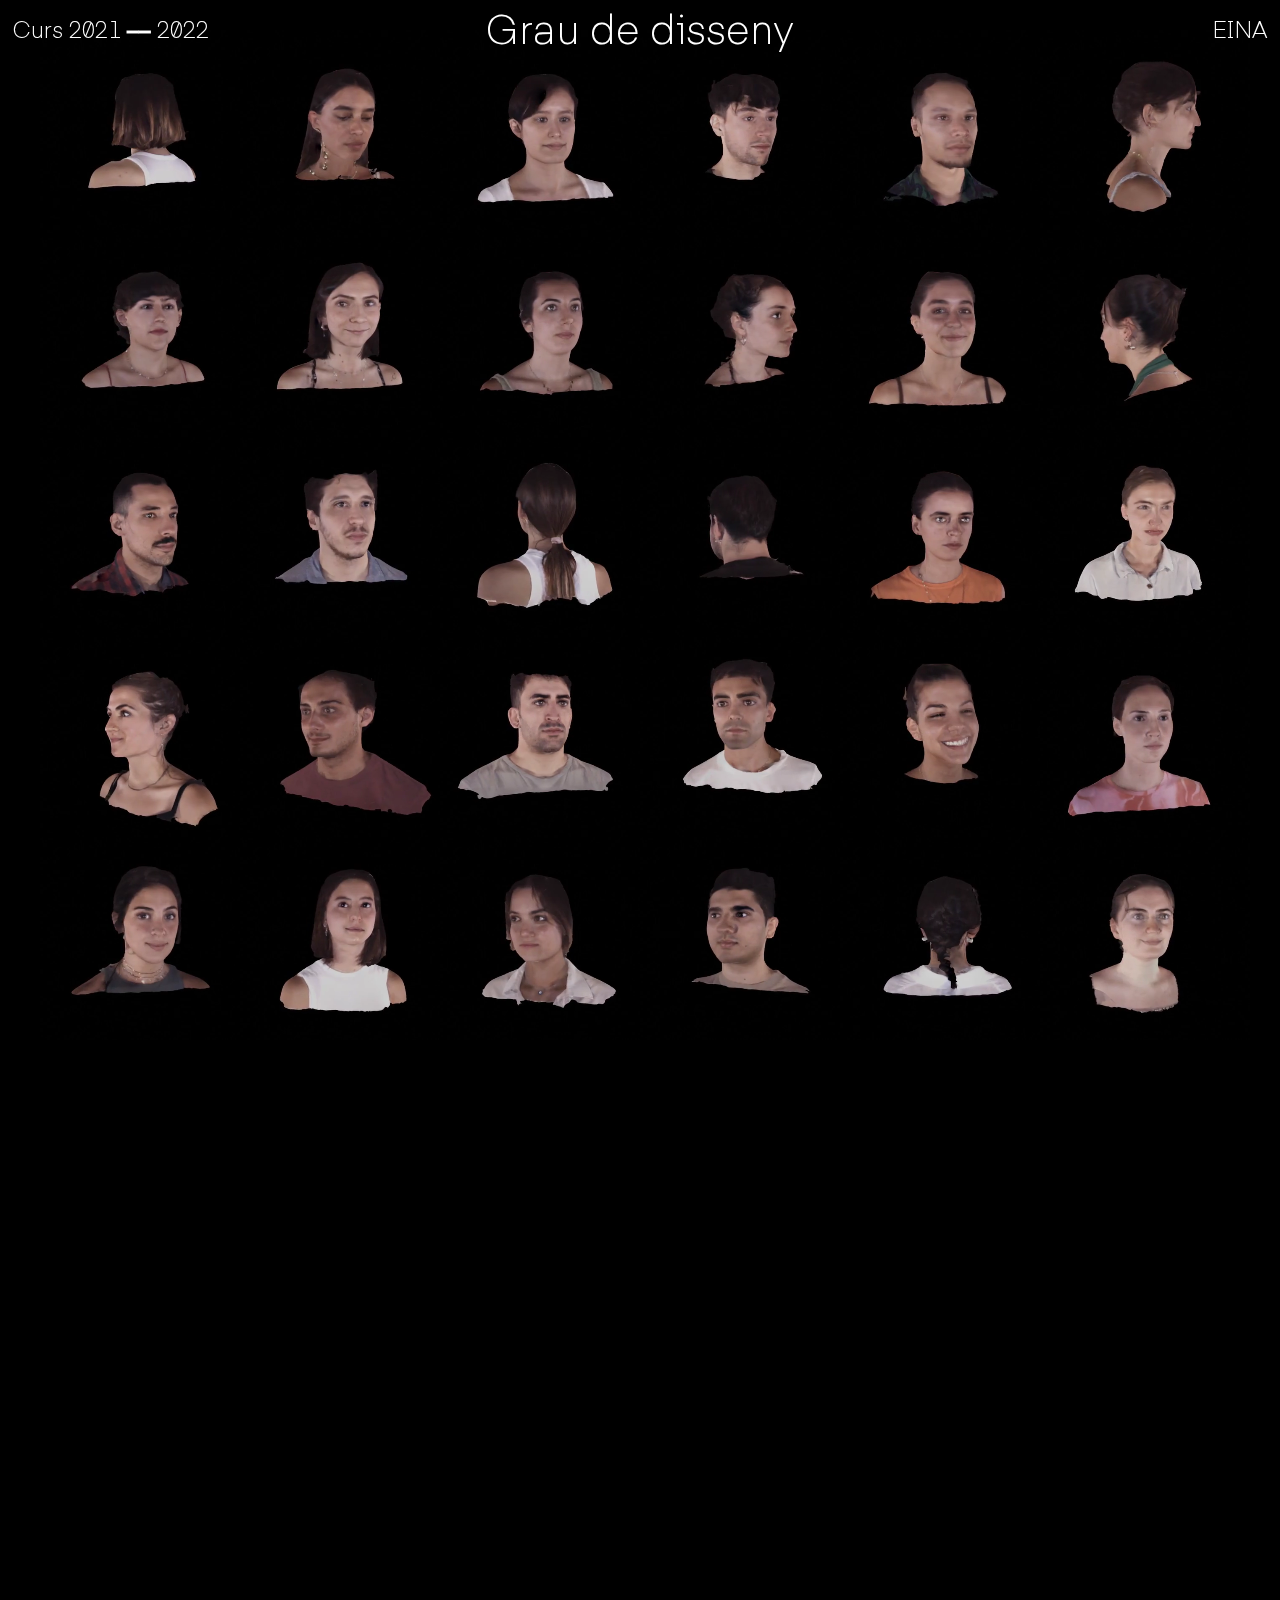
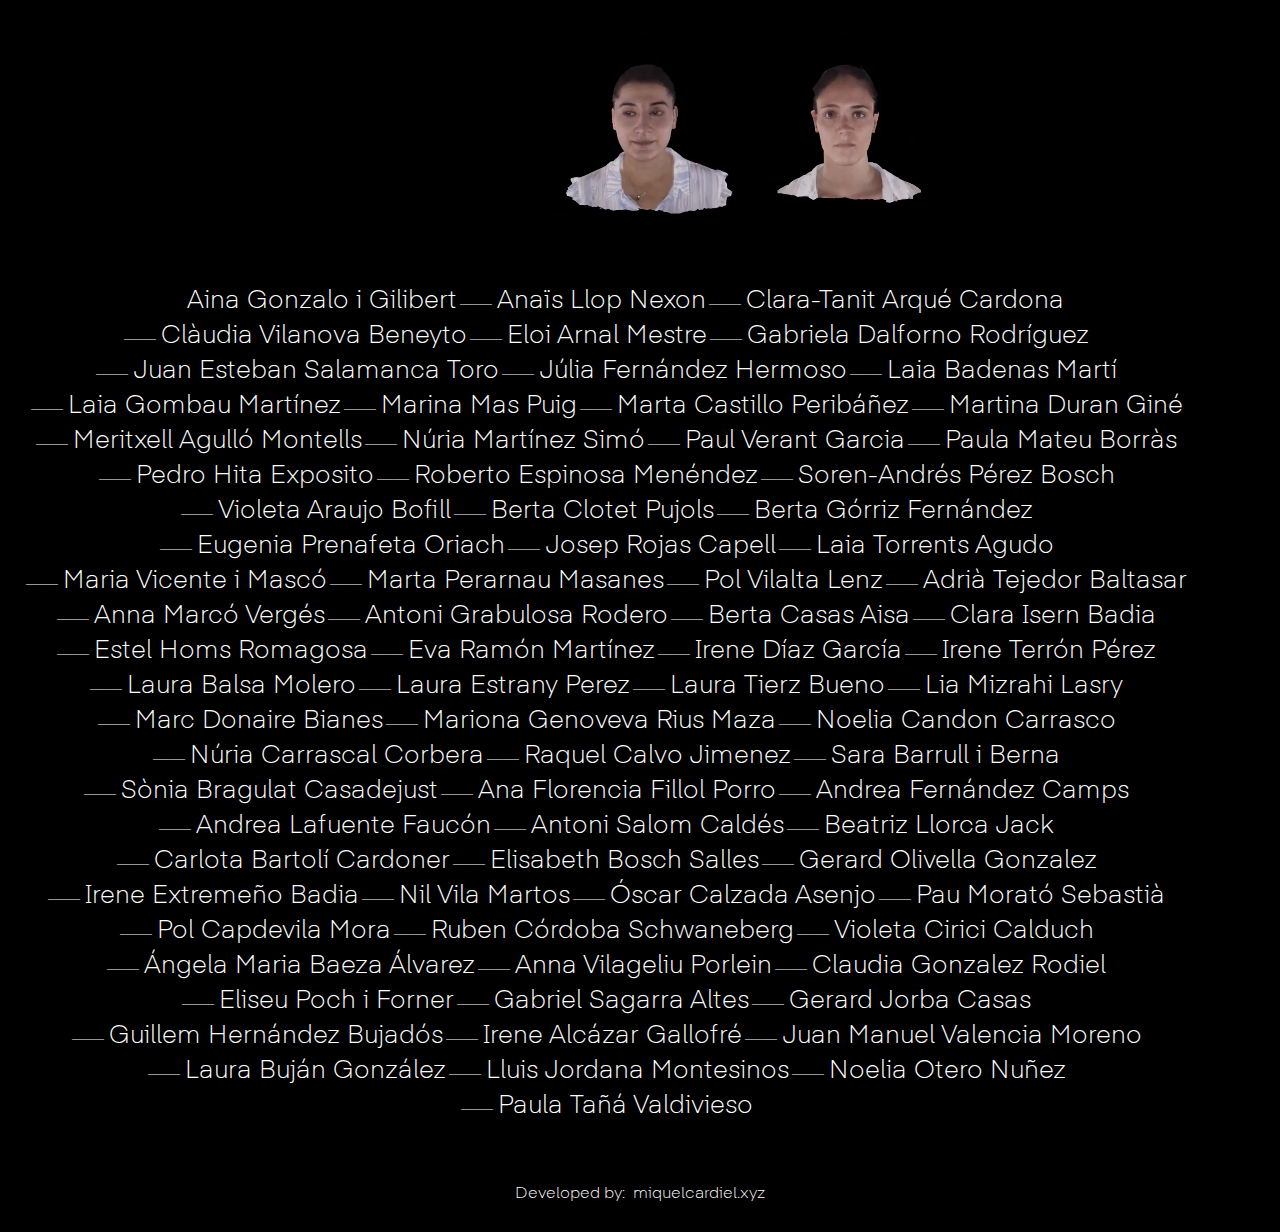
==== index.html @ b0256750 "new videos reduced + routing ? href" ====
<!DOCTYPE html>
<html lang="en">
  <head>
    <meta charset="UTF-8" />
    <meta http-equiv="X-UA-Compatible" content="IE=edge" />
    <meta
      name="viewport"
      content="width=device-width, initial-scale=1.0 , maximum-scale=1.0, user-scalable=no"
    />
    <link
      rel="icon"
      href="http://www.eina.cat/themes/custom/eina_mfs/favicon.ico"
      type="image/vnd.microsoft.icon"
    />
    <title>Orla 3D Eina</title>
    <link rel="stylesheet" href="./style.css" />
  </head>
  <body>
    <nav class="nav-bar">
      <ul class="main-bar">
        <li class="course"><h1>Curs 2021 ⎯⎯ 2022</h1></li>
        <li class="title"><h1 class="biggerText">Grau de disseny</h1></li>
        <li class="logo">
          <a href="http://www.eina.cat" target="_blank">
            <h1 class="hover">EINA</h1></a
          >
        </li>
      </ul>
    </nav>

    <div class="alumns-container" id="alumnsContainer"></div>

    <div class="lists">
      <ul class="alumns-list" id="alumnsList"></ul>
      <ul class="alumns-list-specialities" id="alumnsSpecialities"></ul>
    </div>

    <script type="module" src="data.js"></script>
    <script src="index.js"></script>
  </body>
  <footer class="footer-link">
    <p>Developed by: &nbsp</p>
    <a class="hover" href="http://www.miquelcardiel.xyz">miquelcardiel.xyz</a>
  </footer>
</html>
---- style.css ----
@font-face {
  font-family: "Eina 04 Light";
  src: url("./assets/typography/Eina04-Light.woff2") format("woff2"),
    url("./assets/typography/Eina04-Light.woff") format("woff");
  font-weight: 600;
  font-display: swap;
}

@font-face {
  font-family: "Eina 04 Italic";
  src: url("./assets/typography/Eina04-LightItalic.woff2") format("woff2"),
    url("./assets/typography/Eina04-LightItalic.woff") format("woff");
  font-weight: 300;
  /* font-style: italic; */
  font-display: swap;
}

@font-face {
  font-family: "Eina 04 RegularItalic";
  src: url("./assets/typography/Eina04-RegularItalic.woff2") format("woff2"),
    url("./assets/typography/Eina04-RegularItalic.woff") format("woff");
  font-weight: normal;
  /* font-style: italic; */
  font-display: swap;
}

@font-face {
  font-family: "Eina 04 Regular";
  src: url("./assets/typography/Eina04-Regular.woff2") format("woff2"),
    url("./assets/typography/Eina04-Regular.woff") format("woff");
  font-weight: normal;
  /* font-style: normal; */
  font-display: swap;
}

* {
  /* box-sizing: border-box; */
  font-family: "Eina 04 Light";
  /* delete down if typography fails */
  font-display: none;
  color: white;
  font-size: 16px;
  margin: 0;
  padding: 0;
  font-variant: slashed-zero;
  scroll-behavior: smooth;
}

/* index page */

body {
  background-color: black;
}

h1 {
  font-family: "Eina 04 Light";
  font-size: 23px;
  color: white;
  mix-blend-mode: difference;
}

a {
  text-decoration: none;
}
h1 a {
  font-size: 23px;
}

.hover:hover {
  color: gray;
  -webkit-transition: color 150ms linear;
  -ms-transition: color 150ms linear;
  transition: color 150ms linear;
  text-decoration: none;
}

.nav-bar {
  display: flex;
  flex-direction: column;
  align-items: center;
}

.main-bar {
  display: flex;
  flex-direction: row;
  justify-items: center;
  position: fixed;
  z-index: 1;
  width: 98vw;
  align-items: center;
  mix-blend-mode: difference;
}

.main-bar-2 {
  display: flex;
  flex-direction: row;
  justify-items: center;
  position: fixed;
  width: 98vw;
  align-items: flex-start;
  mix-blend-mode: difference;
  padding-top: 40px;
}

.biggerText {
  font-size: 2.5em;
}

.course {
  display: flex;
  justify-content: left;
  width: 33vw;
}

.title {
  display: flex;
  width: 33vw;
  justify-content: center;
  text-align: center;
}

.logo {
  display: flex;
  width: 33vw;
  justify-content: flex-end;
  text-align: right;
}

ul {
  display: flex;
  flex-direction: column;
  list-style: "——";
}

.alumns-list ul {
  display: flex;
}

.alumns-list {
  display: flex;
  flex-direction: row;
  flex-wrap: wrap;
  justify-content: center;
  /* position: fixed; */
  bottom: 20px;
  padding: 50px;
}

.alumns-list li a {
  padding-left: 5px;
  padding-right: 35px;
  font-size: 25px;
  font-family: "Eina 04 Light";
}

.alumns-list li:nth-child(1) {
  list-style-type: none;
}

.alumns-list-specialities {
  display: none;
}

h2 {
  font-size: 30px;
  font-family: "Eina 04 Light";
  padding: 15px;
  mix-blend-mode: difference;
}

.alumns-container {
  display: flex;
  flex-direction: row;
  flex-wrap: wrap;
  justify-content: center;
  width: 100vw;
  padding-top: 30px;
}

.alumn {
  display: flex;
  width: 200px;
  height: 200px;
}

#lozad {
  width: 105%;
  height: 105%;
}

/* fade in entry website */
.alumns-container {
  animation: fadeIn 4.2s;
}

@-webkit-keyframes fadeIn {
  0% {
    opacity: 0;
  }
  100% {
    opacity: 1;
  }
}
@keyframes fadeIn {
  0% {
    opacity: 0;
  }
  100% {
    opacity: 1;
  }
}

/* Transform Scale pics when Hover */

#lozad:hover {
  animation: scale 0.5s;
}

@-webkit-keyframes scale {
  0% {
    transform: scale(1);
  }
  100% {
    transform: scale(1.1);
  }
}
@keyframes scale {
  0% {
    transform: scale(1);
  }
  100% {
    transform: scale(1.1);
  }
}
@keyframes fadeIn {
  0% {
    opacity: 0;
  }
  100% {
    opacity: 1;
  }
}

video::-webkit-media-controls {
  display: none !important;
}

footer {
  display: flex;
  width: 100vw;
  justify-content: center;
  padding-top: 10px;
  padding-bottom: 30px;
}

@media screen and (max-width: 640px) {
  /* Header nav section */
  h1,
  h1 a {
    font-size: 15px;
  }

  .course {
    padding-left: 15px;
  }

  .title h1 {
    font-size: 17px;
  }

  .biggerText {
    font-size: 1.3em;
  }

  .logo {
    padding-right: 15px;
  }

  /* Alumns  */

  .alumns-container {
    justify-content: center;
    padding-bottom: 50px;
  }

  .alumn {
    padding-top: 10px;
    width: 47%;
    height: 187px;
    align-items: center;
    justify-items: center;
  }

  #lozad {
    display: flex;
    align-self: center;
  }

  /* Alumns text section */

  .lists {
    display: flex;
    flex-direction: row;
    justify-content: space-between;
  }
  .alumns-list {
    display: flex;
    flex-direction: column;
    justify-content: left;
    padding-left: 15px;
    padding-top: 0;
    padding-bottom: 0;
    padding-right: 0;
    width: fit-content;
    align-items: baseline;
    list-style-type: none;
  }

  .alumns-list-specialities {
    display: flex;
    justify-content: right;
    text-align: right;
    padding-right: 15px;
  }
  .alumns-list li a,
  .alumns-list-specialities li {
    display: flex;
    flex-direction: column;
    font-size: 16px;
    padding-bottom: 10px;
    list-style-type: none;
  }

  .footer-link {
    padding-top: 20px;
    padding-bottom: 20px;
  }
  .footer-link a,
  .footer-link p {
    font-size: 13px;
  }
}

/* alumns page */

.images {
  display: flex;
  flex-direction: column;
  width: 100vw;
  /* padding-top: 100px; */

  /* padding-left: 20px; */
  /* padding-right: 20px; */
}

.img1-div {
  display: flex;
  width: 90vw;
  padding-left: 1%;
  padding-right: 1%;
  padding-bottom: 1%;
  background-position: center;
}
#img1 {
  width: 98vw;
}

.img2-div {
  width: 48vw;
  padding-left: 1%;
  padding-right: 1%;
}

#img2 {
  width: 48vw;
  padding-right: 1%;
}

.img3-div {
  width: 48vw;
  /* padding-left: 10px;
  padding-right: 20px; */
}

#img3 {
  width: 48vw;
}

.images-2-div {
  display: flex;
  flex-direction: row;
}

.alumn-txt p {
  margin-top: 80px;
  font-size: 26px;
  padding: 20px;
}

.memory-div {
  display: flex;
  width: 100vw;
  justify-content: end;
  text-decoration: underline;
}

.memory {
  padding-right: 20px;
}

.threedmodel {
  display: flex;
  justify-content: center;
  width: 100vw;
  padding-bottom: 100px;
}

model-viewer {
  width: 400px;
  height: 400px;
}
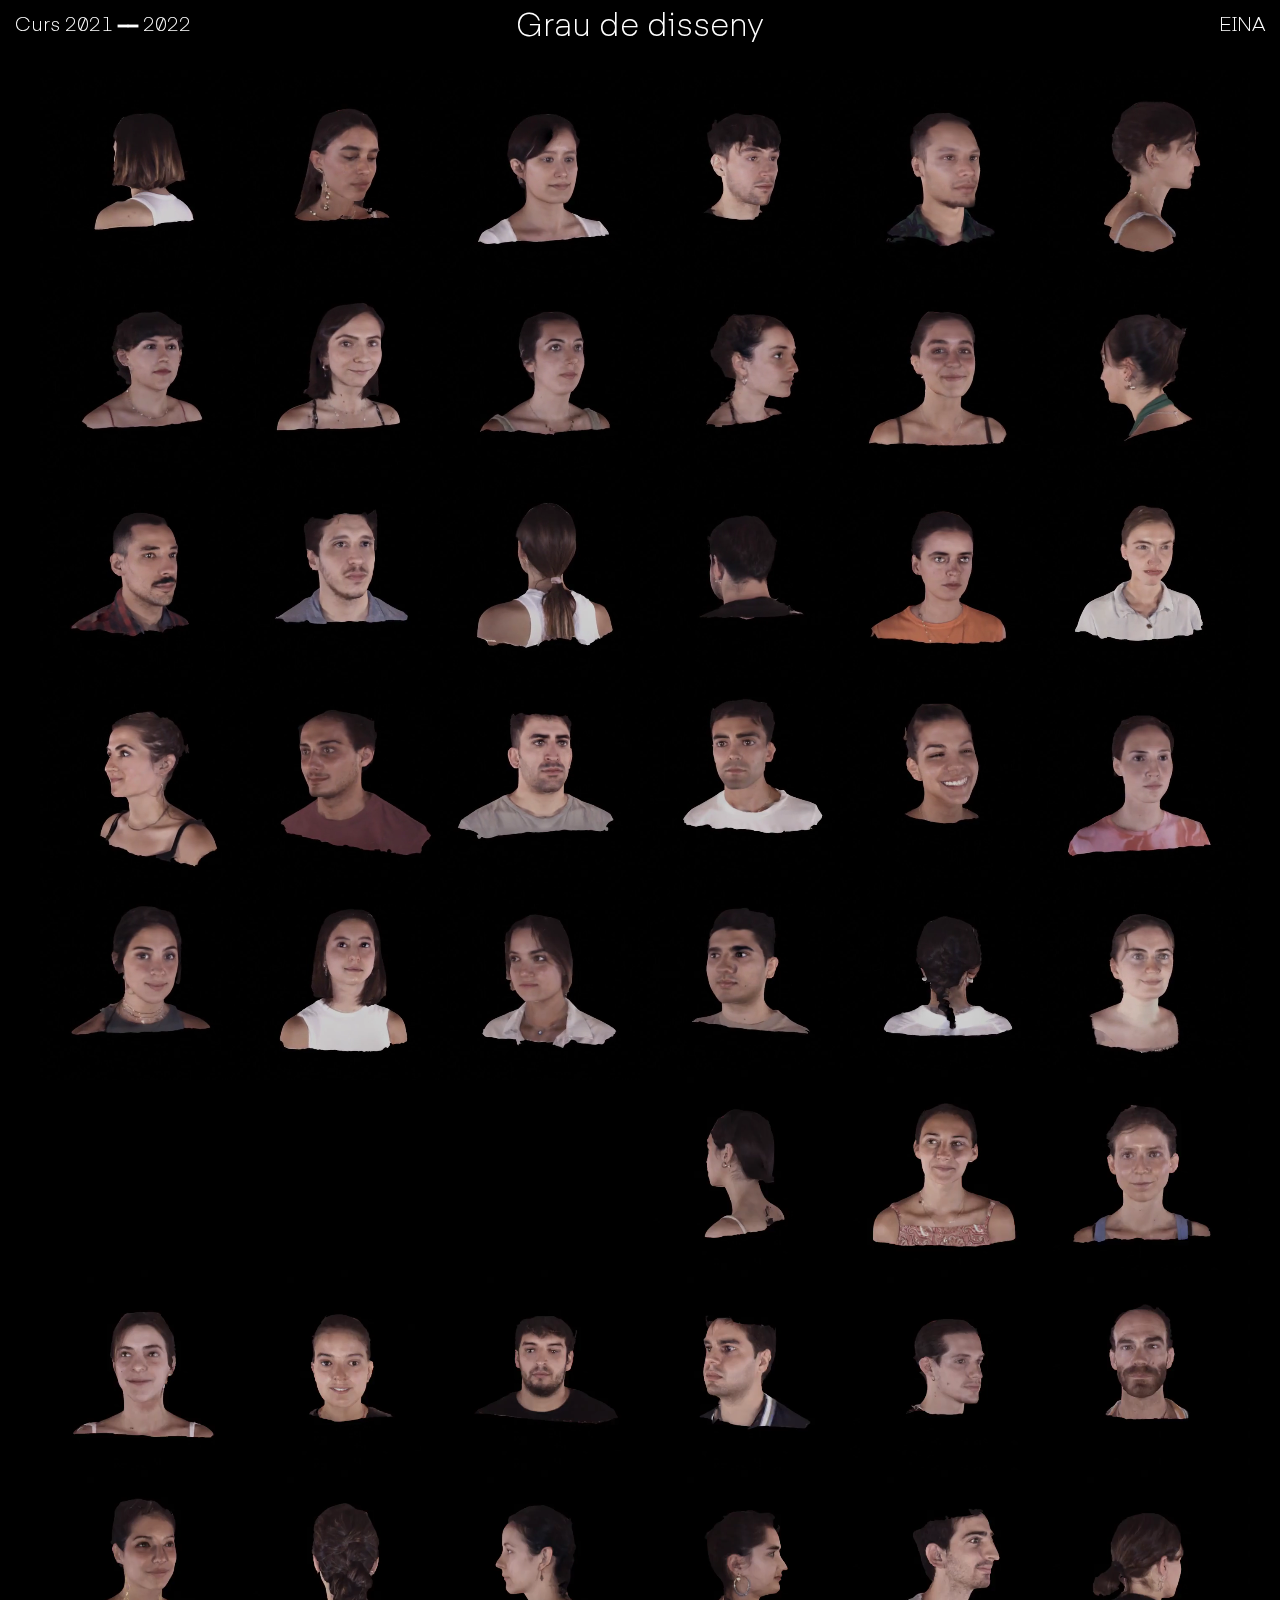
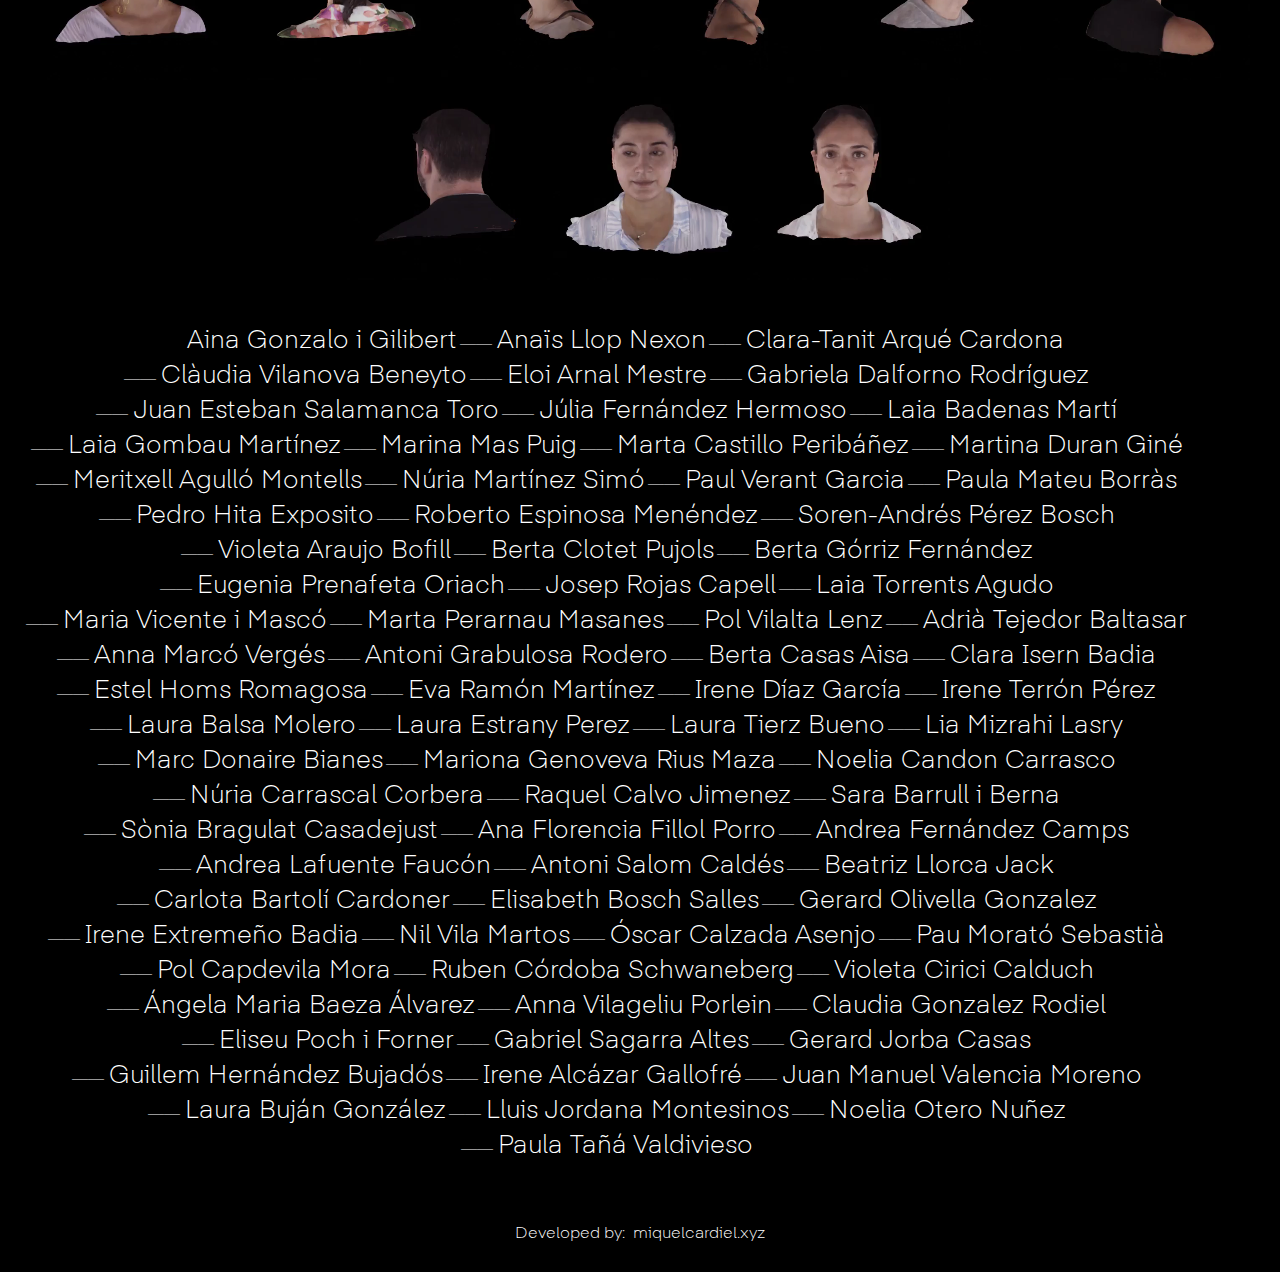
==== commit 84b62ee3: "css fixes & fetch" ====
--- a/index.html
+++ b/index.html
@@ -16,17 +16,15 @@
     <link rel="stylesheet" href="./style.css" />
   </head>
   <body>
-    <nav class="nav-bar">
-      <ul class="main-bar">
-        <li class="course"><h1>Curs 2021 ⎯⎯ 2022</h1></li>
-        <li class="title"><h1 class="biggerText">Grau de disseny</h1></li>
-        <li class="logo">
-          <a href="http://www.eina.cat" target="_blank">
-            <h1 class="hover">EINA</h1></a
-          >
-        </li>
-      </ul>
-    </nav>
+    <ul class="main-bar">
+      <li class="course"><h1>Curs 2021 ⎯⎯ 2022</h1></li>
+      <li class="title"><h1 class="biggerText">Grau de disseny</h1></li>
+      <li class="logo">
+        <a href="http://www.eina.cat" target="_blank">
+          <h1 class="hover">EINA</h1></a
+        >
+      </li>
+    </ul>
 
     <div class="alumns-container" id="alumnsContainer"></div>
 
--- a/style.css
+++ b/style.css
@@ -3,7 +3,7 @@
   src: url("./assets/typography/Eina04-Light.woff2") format("woff2"),
     url("./assets/typography/Eina04-Light.woff") format("woff");
   font-weight: 600;
-  font-display: swap;
+  /* font-display: swap; */
 }
 
 @font-face {
@@ -12,7 +12,7 @@
     url("./assets/typography/Eina04-LightItalic.woff") format("woff");
   font-weight: 300;
   /* font-style: italic; */
-  font-display: swap;
+  /* font-display: swap; */
 }
 
 @font-face {
@@ -21,7 +21,7 @@
     url("./assets/typography/Eina04-RegularItalic.woff") format("woff");
   font-weight: normal;
   /* font-style: italic; */
-  font-display: swap;
+  /* font-display: swap; */
 }
 
 @font-face {
@@ -30,20 +30,18 @@
     url("./assets/typography/Eina04-Regular.woff") format("woff");
   font-weight: normal;
   /* font-style: normal; */
-  font-display: swap;
+  /* font-display: swap; */
 }
 
 * {
   /* box-sizing: border-box; */
   font-family: "Eina 04 Light";
-  /* delete down if typography fails */
-  font-display: none;
   color: white;
   font-size: 16px;
   margin: 0;
   padding: 0;
   font-variant: slashed-zero;
-  scroll-behavior: smooth;
+  /* scroll-behavior: smooth; */
 }
 
 /* index page */
@@ -54,7 +52,7 @@
 
 h1 {
   font-family: "Eina 04 Light";
-  font-size: 23px;
+  font-size: 20px;
   color: white;
   mix-blend-mode: difference;
 }
@@ -74,11 +72,13 @@
   text-decoration: none;
 }
 
-.nav-bar {
-  display: flex;
+/* .nav-bar {
+  display: flex;
+  height: 60px;
   flex-direction: column;
   align-items: center;
-}
+  justify-content: flex-start;
+} */
 
 .main-bar {
   display: flex;
@@ -86,7 +86,7 @@
   justify-items: center;
   position: fixed;
   z-index: 1;
-  width: 98vw;
+  width: 100%;
   align-items: center;
   mix-blend-mode: difference;
 }
@@ -96,34 +96,50 @@
   flex-direction: row;
   justify-items: center;
   position: fixed;
-  width: 98vw;
-  align-items: flex-start;
+  width: 100%;
+  align-items: center;
   mix-blend-mode: difference;
   padding-top: 40px;
 }
 
 .biggerText {
-  font-size: 2.5em;
+  font-size: 2em;
 }
 
 .course {
   display: flex;
+  margin-left: 15px;
   justify-content: left;
-  width: 33vw;
+  flex-basis: 33.333333%;
+}
+
+.course2 {
+  display: flex;
+  margin-left: 15px;
+  justify-content: left;
+  flex-basis: 50%;
 }
 
 .title {
   display: flex;
-  width: 33vw;
+  flex-basis: 33.333333%;
   justify-content: center;
   text-align: center;
 }
 
 .logo {
   display: flex;
-  width: 33vw;
+  flex-basis: 33.333333%;
   justify-content: flex-end;
   text-align: right;
+  margin-right: 15px;
+}
+.logo2 {
+  display: flex;
+  flex-basis: 50%;
+  justify-content: flex-end;
+  text-align: right;
+  margin-right: 15px;
 }
 
 ul {
@@ -143,7 +159,7 @@
   justify-content: center;
   /* position: fixed; */
   bottom: 20px;
-  padding: 50px;
+  margin: 50px;
 }
 
 .alumns-list li a {
@@ -173,25 +189,21 @@
   flex-direction: row;
   flex-wrap: wrap;
   justify-content: center;
-  width: 100vw;
-  padding-top: 30px;
+  padding-top: 70px;
+  animation: fadeIn 4.2s;
 }
 
 .alumn {
-  display: flex;
-  width: 200px;
-  height: 200px;
+  max-width: 200px;
+  max-height: 200px;
 }
 
 #lozad {
-  width: 105%;
-  height: 105%;
-}
-
-/* fade in entry website */
-.alumns-container {
-  animation: fadeIn 4.2s;
-}
+  max-width: 105%;
+  max-height: 105%;
+}
+
+/* fade in entry website .alumns-container*/
 
 @-webkit-keyframes fadeIn {
   0% {
@@ -230,14 +242,6 @@
   }
   100% {
     transform: scale(1.1);
-  }
-}
-@keyframes fadeIn {
-  0% {
-    opacity: 0;
-  }
-  100% {
-    opacity: 1;
   }
 }
 
@@ -261,7 +265,7 @@
   }
 
   .course {
-    padding-left: 15px;
+    margin-left: 15px;
   }
 
   .title h1 {
@@ -273,7 +277,7 @@
   }
 
   .logo {
-    padding-right: 15px;
+    margin-right: 15px;
   }
 
   /* Alumns  */
@@ -392,9 +396,10 @@
 }
 
 .alumn-txt p {
-  margin-top: 80px;
+  /* margin-top: 80px; */
   font-size: 26px;
-  padding: 20px;
+  margin-left: 20px;
+  margin-right: 20px;
 }
 
 .memory-div {
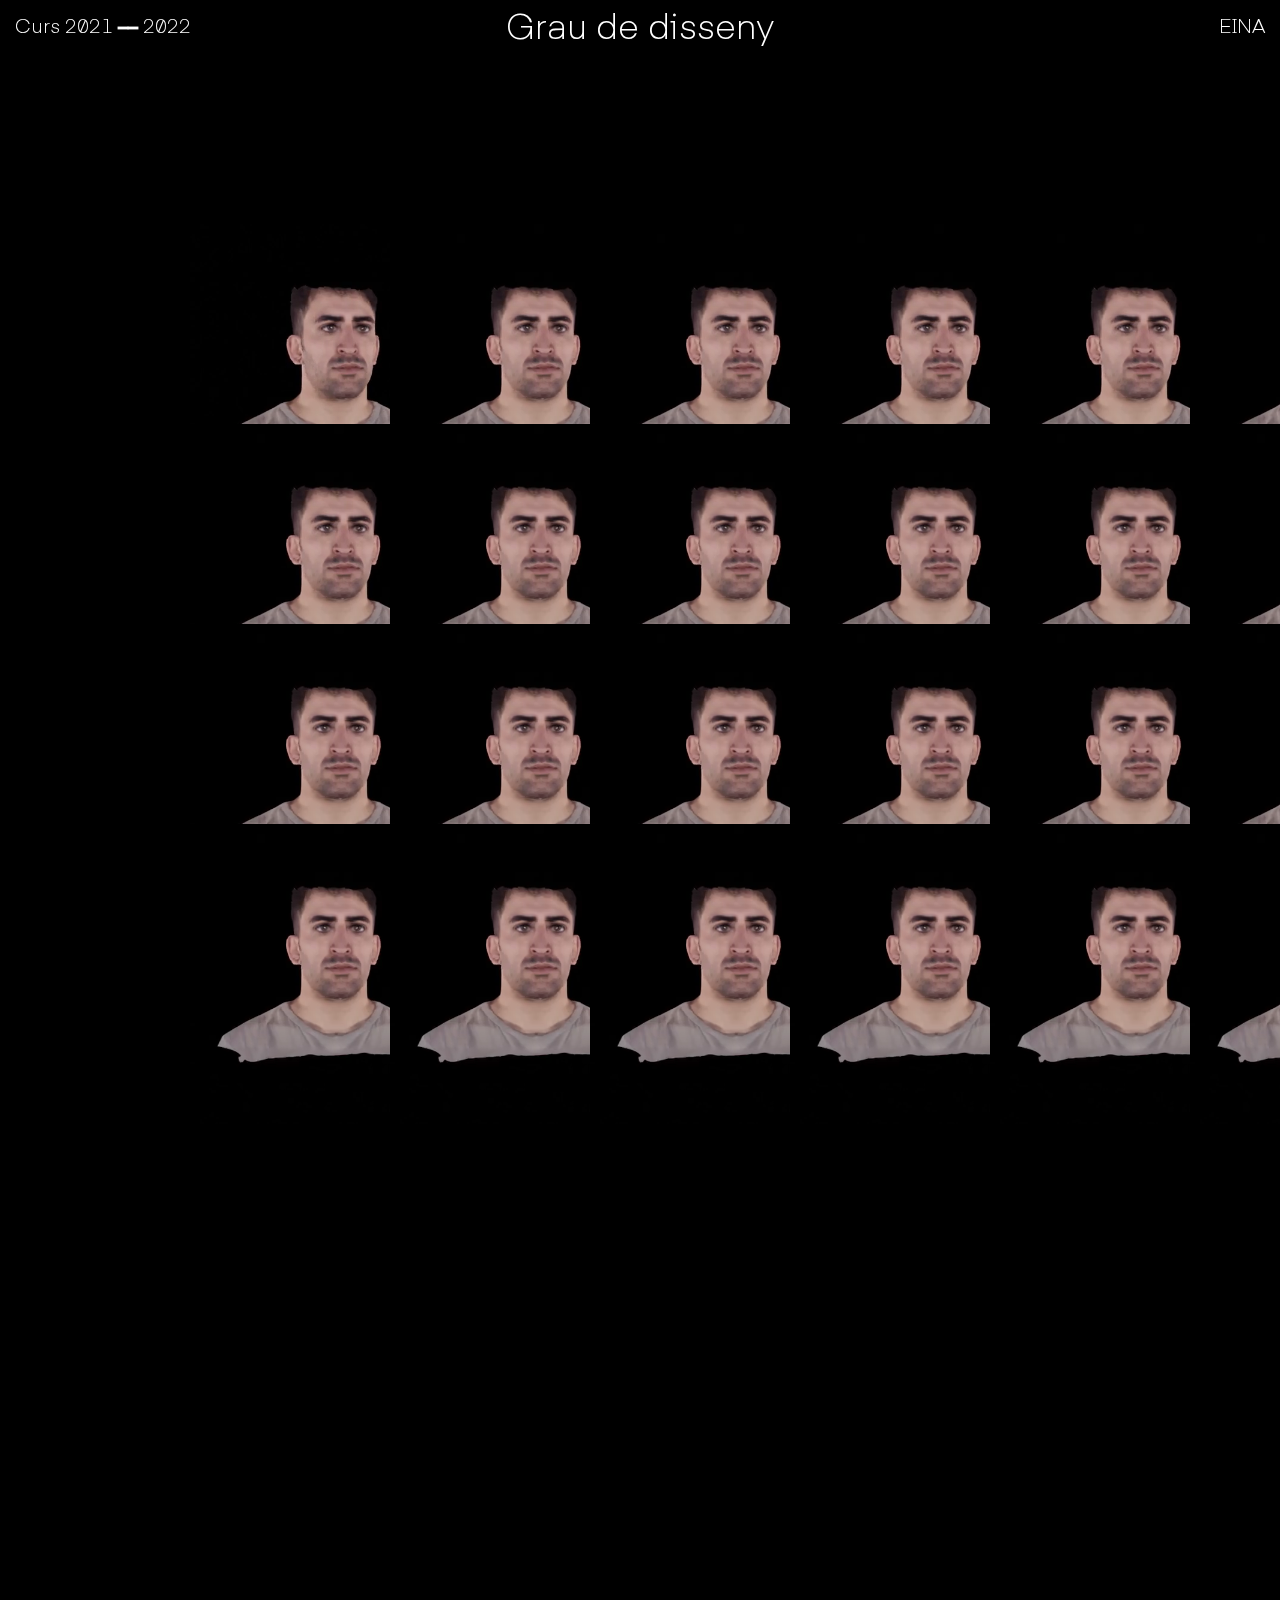
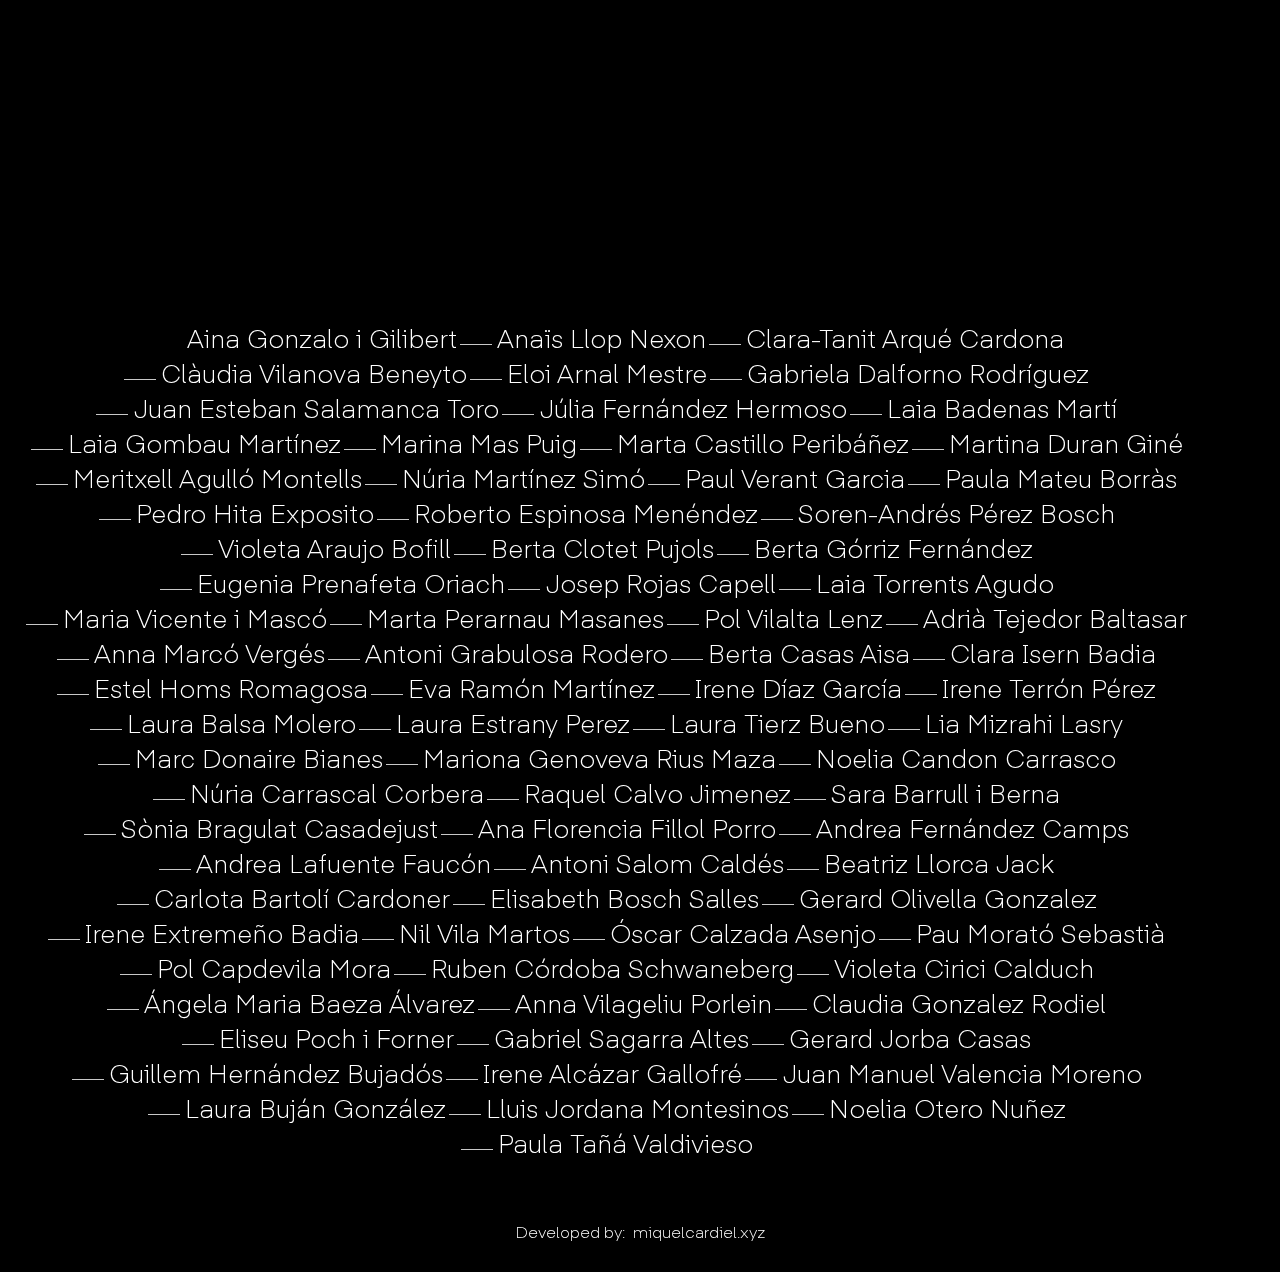
==== commit b20649d4: "deploy videoarray" ====
--- a/index.html
+++ b/index.html
@@ -15,6 +15,7 @@
     <title>Orla 3D Eina</title>
     <link rel="stylesheet" href="./style.css" />
   </head>
+
   <body>
     <ul class="main-bar">
       <li class="course"><h1>Curs 2021 ⎯⎯ 2022</h1></li>
@@ -27,6 +28,25 @@
     </ul>
 
     <div class="alumns-container" id="alumnsContainer"></div>
+    <!-- <video
+      class="lazy"
+      autoplay
+      muted
+      loop
+      playsinline
+      width="600"
+      height="300"
+      poster="cover.jpg"
+    >
+      <source
+        data-src="./assets/3dvidsreduce/adria-tejedor.webm"
+        type="video/webm"
+      />
+      <source
+        data-src="./assets/3dvidsreduce/adria-tejedor.mp4"
+        type="video/mp4"
+      />
+    </video> -->
 
     <div class="lists">
       <ul class="alumns-list" id="alumnsList"></ul>
--- a/style.css
+++ b/style.css
@@ -61,7 +61,7 @@
   text-decoration: none;
 }
 h1 a {
-  font-size: 23px;
+  font-size: 20px;
 }
 
 .hover:hover {
@@ -103,7 +103,7 @@
 }
 
 .biggerText {
-  font-size: 2em;
+  font-size: 2.2em;
 }
 
 .course {
@@ -118,6 +118,7 @@
   margin-left: 15px;
   justify-content: left;
   flex-basis: 50%;
+  margin-top: 10px;
 }
 
 .title {
@@ -140,6 +141,7 @@
   justify-content: flex-end;
   text-align: right;
   margin-right: 15px;
+  margin-top: 10px;
 }
 
 ul {
@@ -157,7 +159,6 @@
   flex-direction: row;
   flex-wrap: wrap;
   justify-content: center;
-  /* position: fixed; */
   bottom: 20px;
   margin: 50px;
 }
@@ -273,7 +274,7 @@
   }
 
   .biggerText {
-    font-size: 1.3em;
+    font-size: 1.5em;
   }
 
   .logo {
@@ -350,40 +351,35 @@
 .images {
   display: flex;
   flex-direction: column;
+  /* max-width: calc(100vw-15px-15px); */
+}
+
+.img1-div {
+  display: flex;
   width: 100vw;
-  /* padding-top: 100px; */
-
-  /* padding-left: 20px; */
-  /* padding-right: 20px; */
-}
-
-.img1-div {
-  display: flex;
-  width: 90vw;
-  padding-left: 1%;
-  padding-right: 1%;
-  padding-bottom: 1%;
+  margin-left: 15px;
+  margin-right: 15px;
   background-position: center;
-}
+  align-content: center;
+}
+
 #img1 {
-  width: 98vw;
+  width: 97.5vw;
 }
 
 .img2-div {
-  width: 48vw;
-  padding-left: 1%;
-  padding-right: 1%;
+  width: 50vw;
+  margin-left: 15px;
+  margin-right: 7.5px;
 }
 
 #img2 {
   width: 48vw;
-  padding-right: 1%;
 }
 
 .img3-div {
-  width: 48vw;
-  /* padding-left: 10px;
-  padding-right: 20px; */
+  width: 50vw;
+  margin-left: 7.5px;
 }
 
 #img3 {
@@ -396,21 +392,22 @@
 }
 
 .alumn-txt p {
-  /* margin-top: 80px; */
+  padding-top: 150px;
   font-size: 26px;
-  margin-left: 20px;
-  margin-right: 20px;
+  margin-left: 15px;
+  margin-right: 15px;
+  padding-bottom: 15px;
 }
 
 .memory-div {
   display: flex;
-  width: 100vw;
   justify-content: end;
   text-decoration: underline;
+  margin-right: 15px;
 }
 
 .memory {
-  padding-right: 20px;
+  font-size: 1.2em;
 }
 
 .threedmodel {
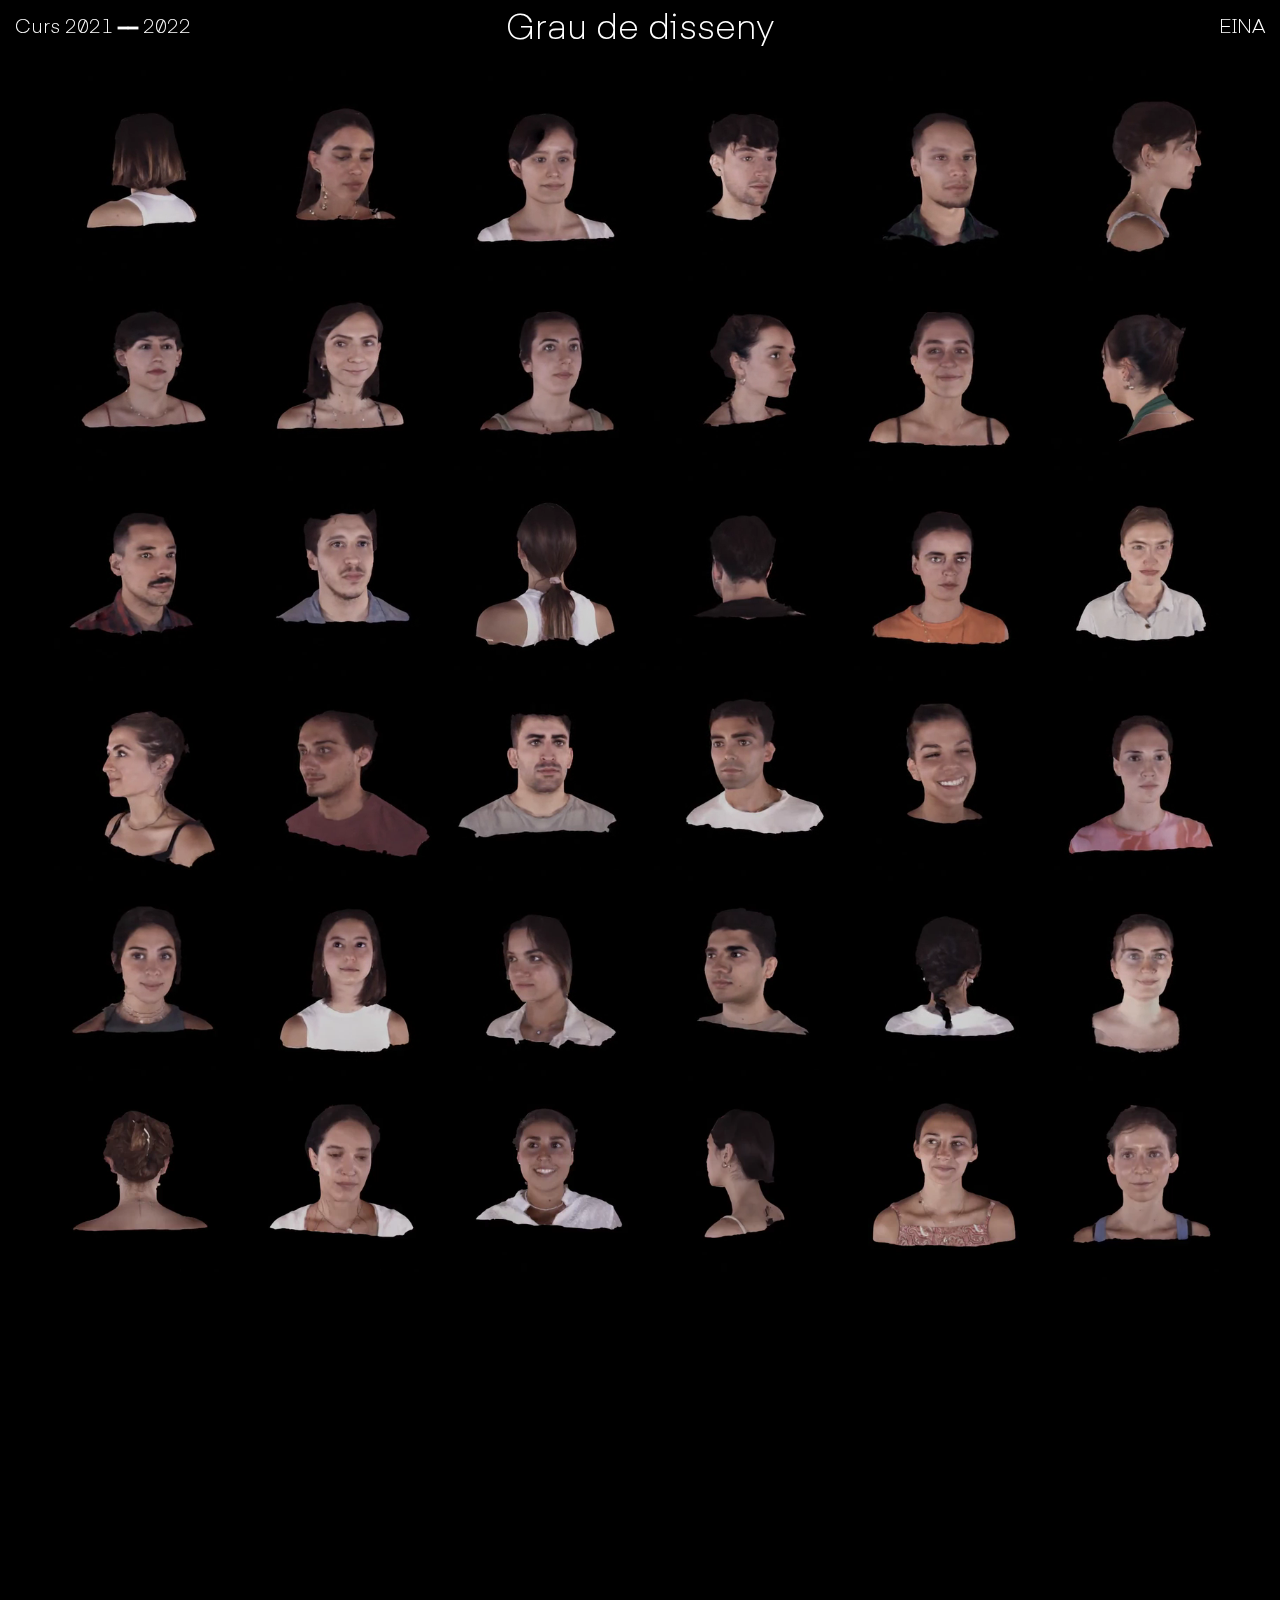
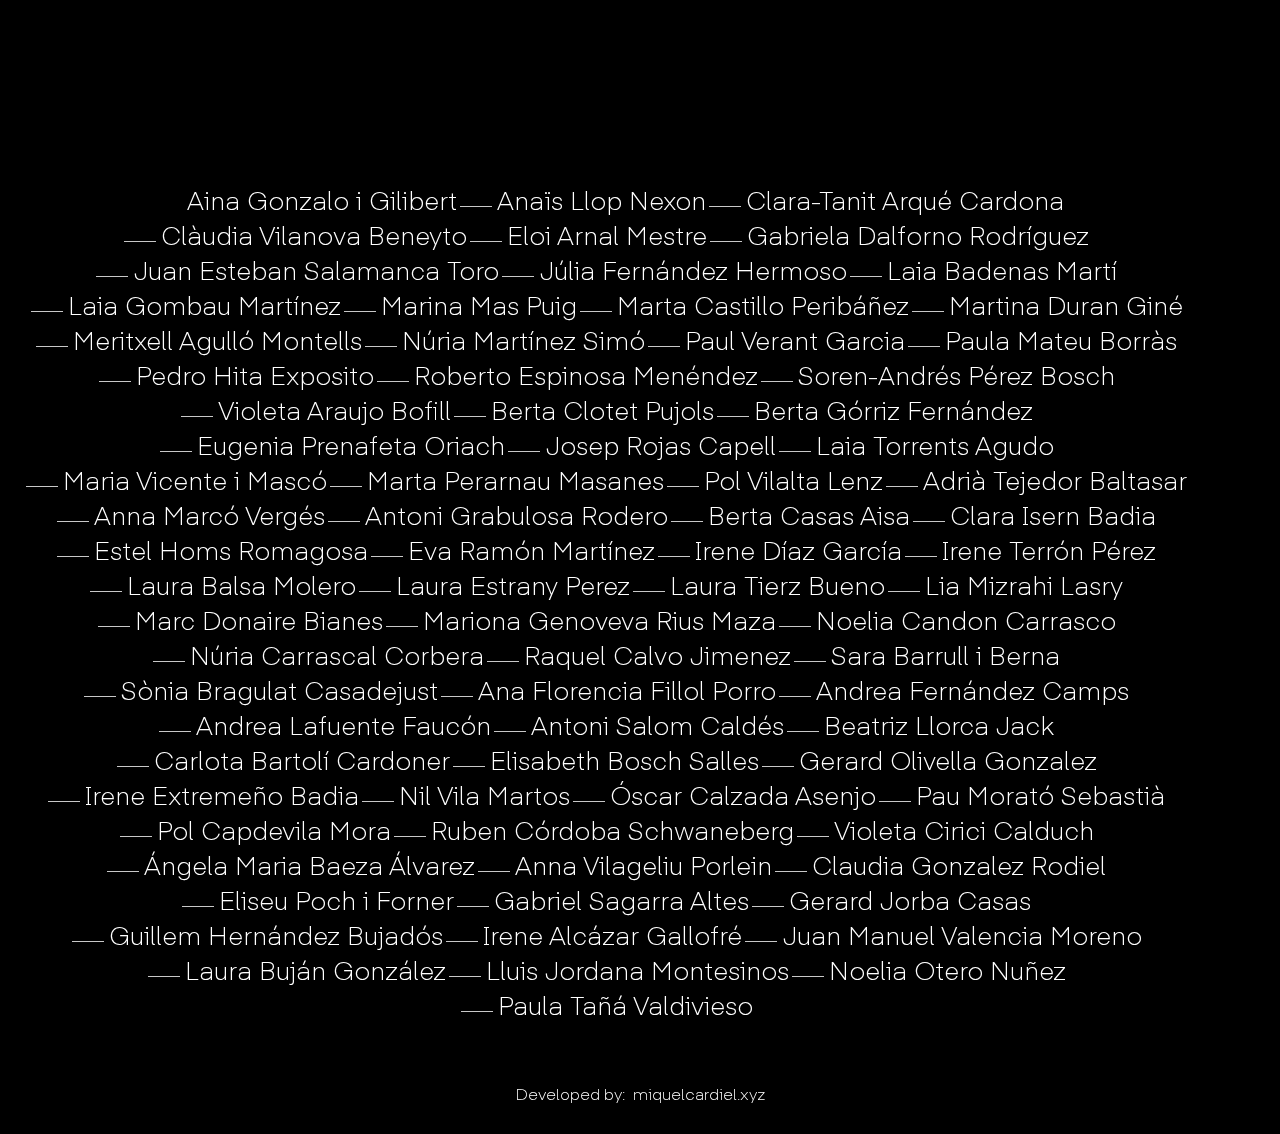
==== commit 3a38698b: "updated videos h265 webm fix css padding" ====
--- a/index.html
+++ b/index.html
@@ -28,32 +28,13 @@
     </ul>
 
     <div class="alumns-container" id="alumnsContainer"></div>
-    <!-- <video
-      class="lazy"
-      autoplay
-      muted
-      loop
-      playsinline
-      width="600"
-      height="300"
-      poster="cover.jpg"
-    >
-      <source
-        data-src="./assets/3dvidsreduce/adria-tejedor.webm"
-        type="video/webm"
-      />
-      <source
-        data-src="./assets/3dvidsreduce/adria-tejedor.mp4"
-        type="video/mp4"
-      />
-    </video> -->
 
     <div class="lists">
       <ul class="alumns-list" id="alumnsList"></ul>
       <ul class="alumns-list-specialities" id="alumnsSpecialities"></ul>
     </div>
 
-    <script type="module" src="data.js"></script>
+    <!-- <script type="module" src="data.js"></script> -->
     <script src="index.js"></script>
   </body>
   <footer class="footer-link">
--- a/style.css
+++ b/style.css
@@ -97,7 +97,7 @@
   justify-items: center;
   position: fixed;
   width: 100%;
-  align-items: center;
+  /* align-items: center; */
   mix-blend-mode: difference;
   padding-top: 40px;
 }
@@ -319,6 +319,7 @@
     width: fit-content;
     align-items: baseline;
     list-style-type: none;
+    margin: 0px;
   }
 
   .alumns-list-specialities {
@@ -356,15 +357,15 @@
 
 .img1-div {
   display: flex;
-  width: 100vw;
   margin-left: 15px;
   margin-right: 15px;
-  background-position: center;
   align-content: center;
 }
 
 #img1 {
-  width: 97.5vw;
+  max-width: 100%;
+  max-height: 100%;
+  display: block;
 }
 
 .img2-div {
@@ -374,21 +375,27 @@
 }
 
 #img2 {
-  width: 48vw;
+  /* width: 48vw; */
+  max-width: 100%;
+  max-height: 100%;
 }
 
 .img3-div {
   width: 50vw;
   margin-left: 7.5px;
+  margin-right: 15px;
 }
 
 #img3 {
-  width: 48vw;
+  /* width: 48vw; */
+  max-width: 100%;
+  max-height: 100%;
 }
 
 .images-2-div {
   display: flex;
   flex-direction: row;
+  margin-top: 15px;
 }
 
 .alumn-txt p {
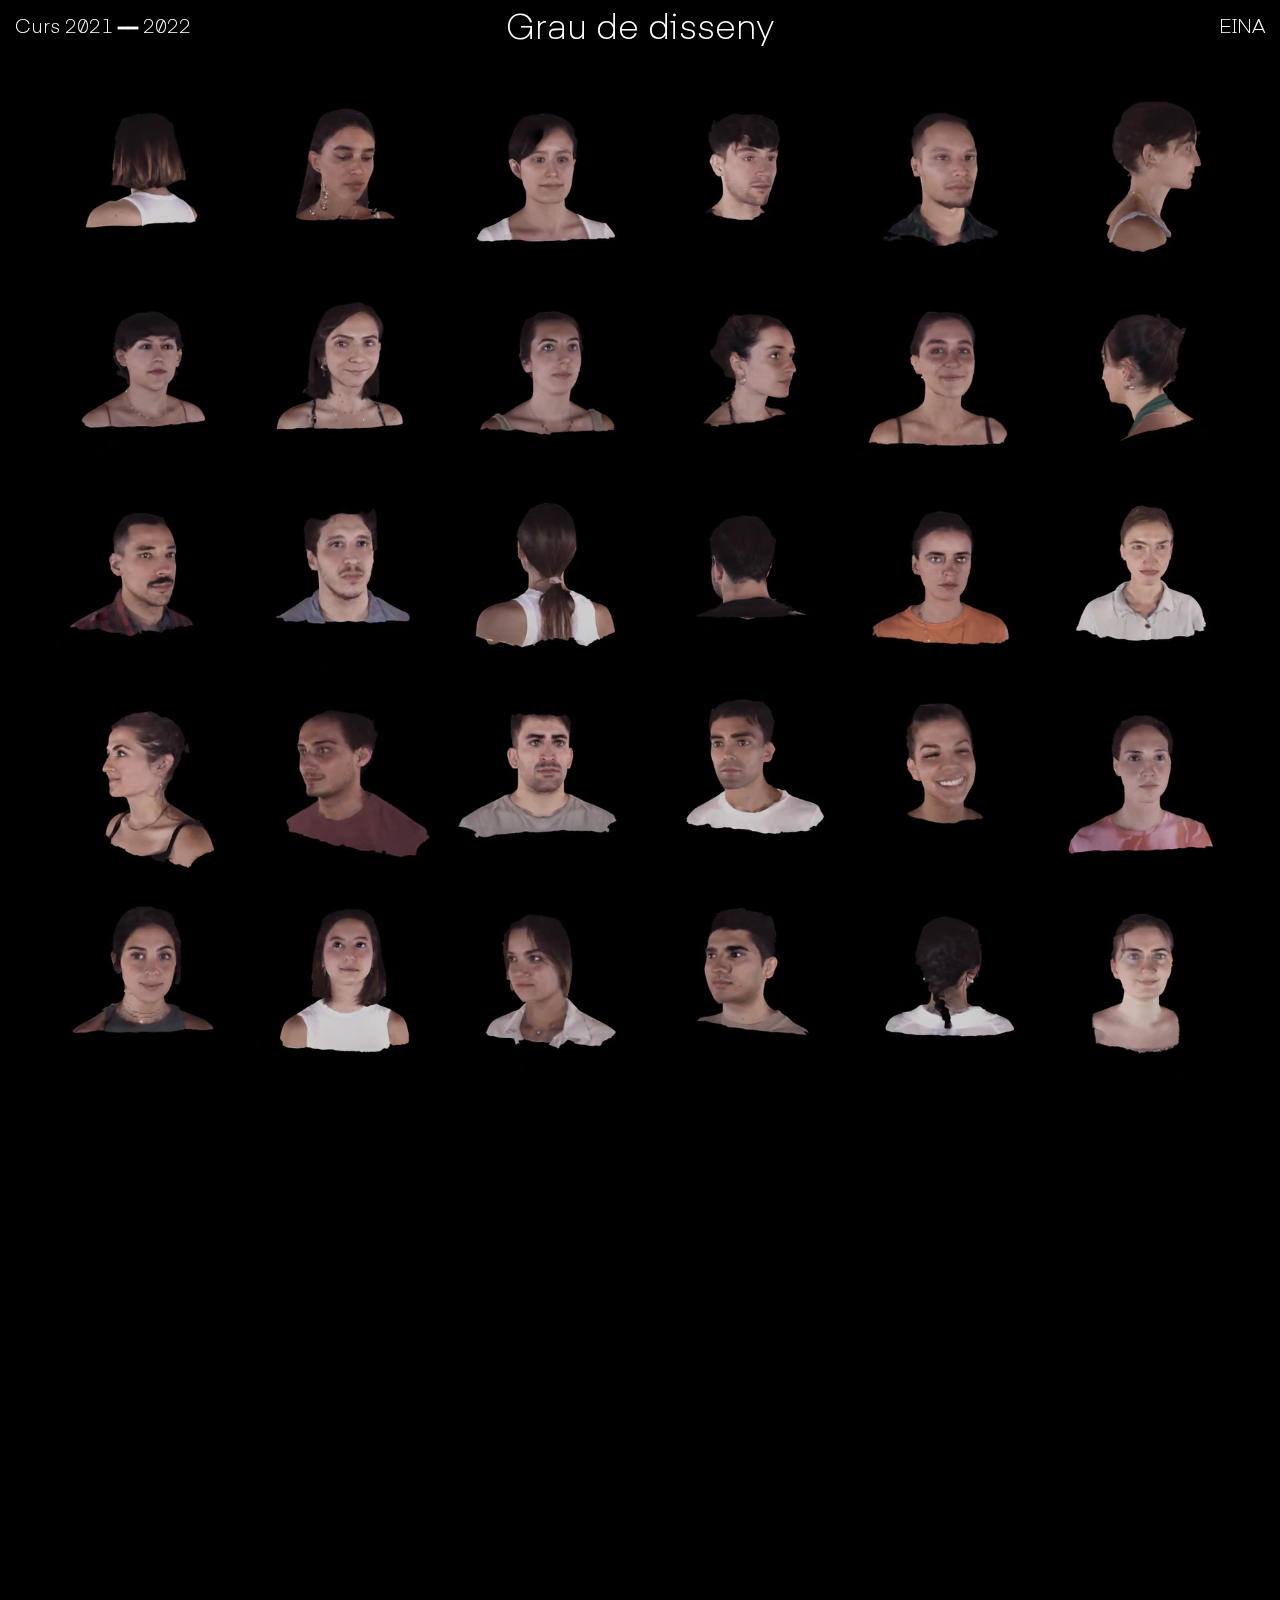
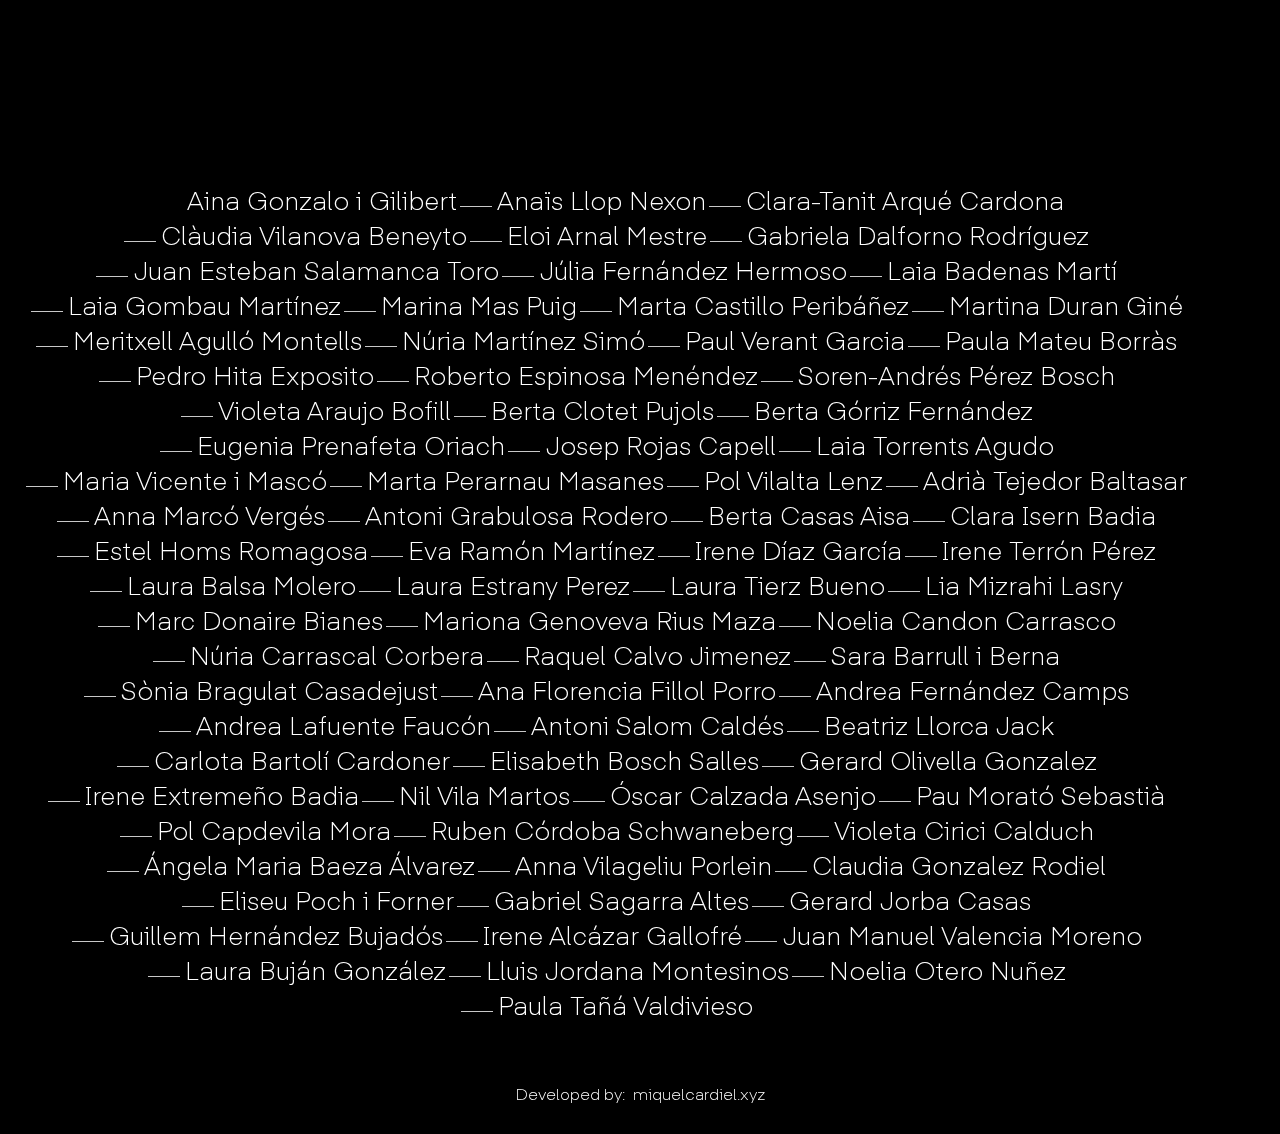
==== commit fdd3fcbe: "https favicon" ====
--- a/index.html
+++ b/index.html
@@ -9,7 +9,7 @@
     />
     <link
       rel="icon"
-      href="http://www.eina.cat/themes/custom/eina_mfs/favicon.ico"
+      href="https://www.eina.cat/themes/custom/eina_mfs/favicon.ico"
       type="image/vnd.microsoft.icon"
     />
     <title>Orla 3D Eina</title>
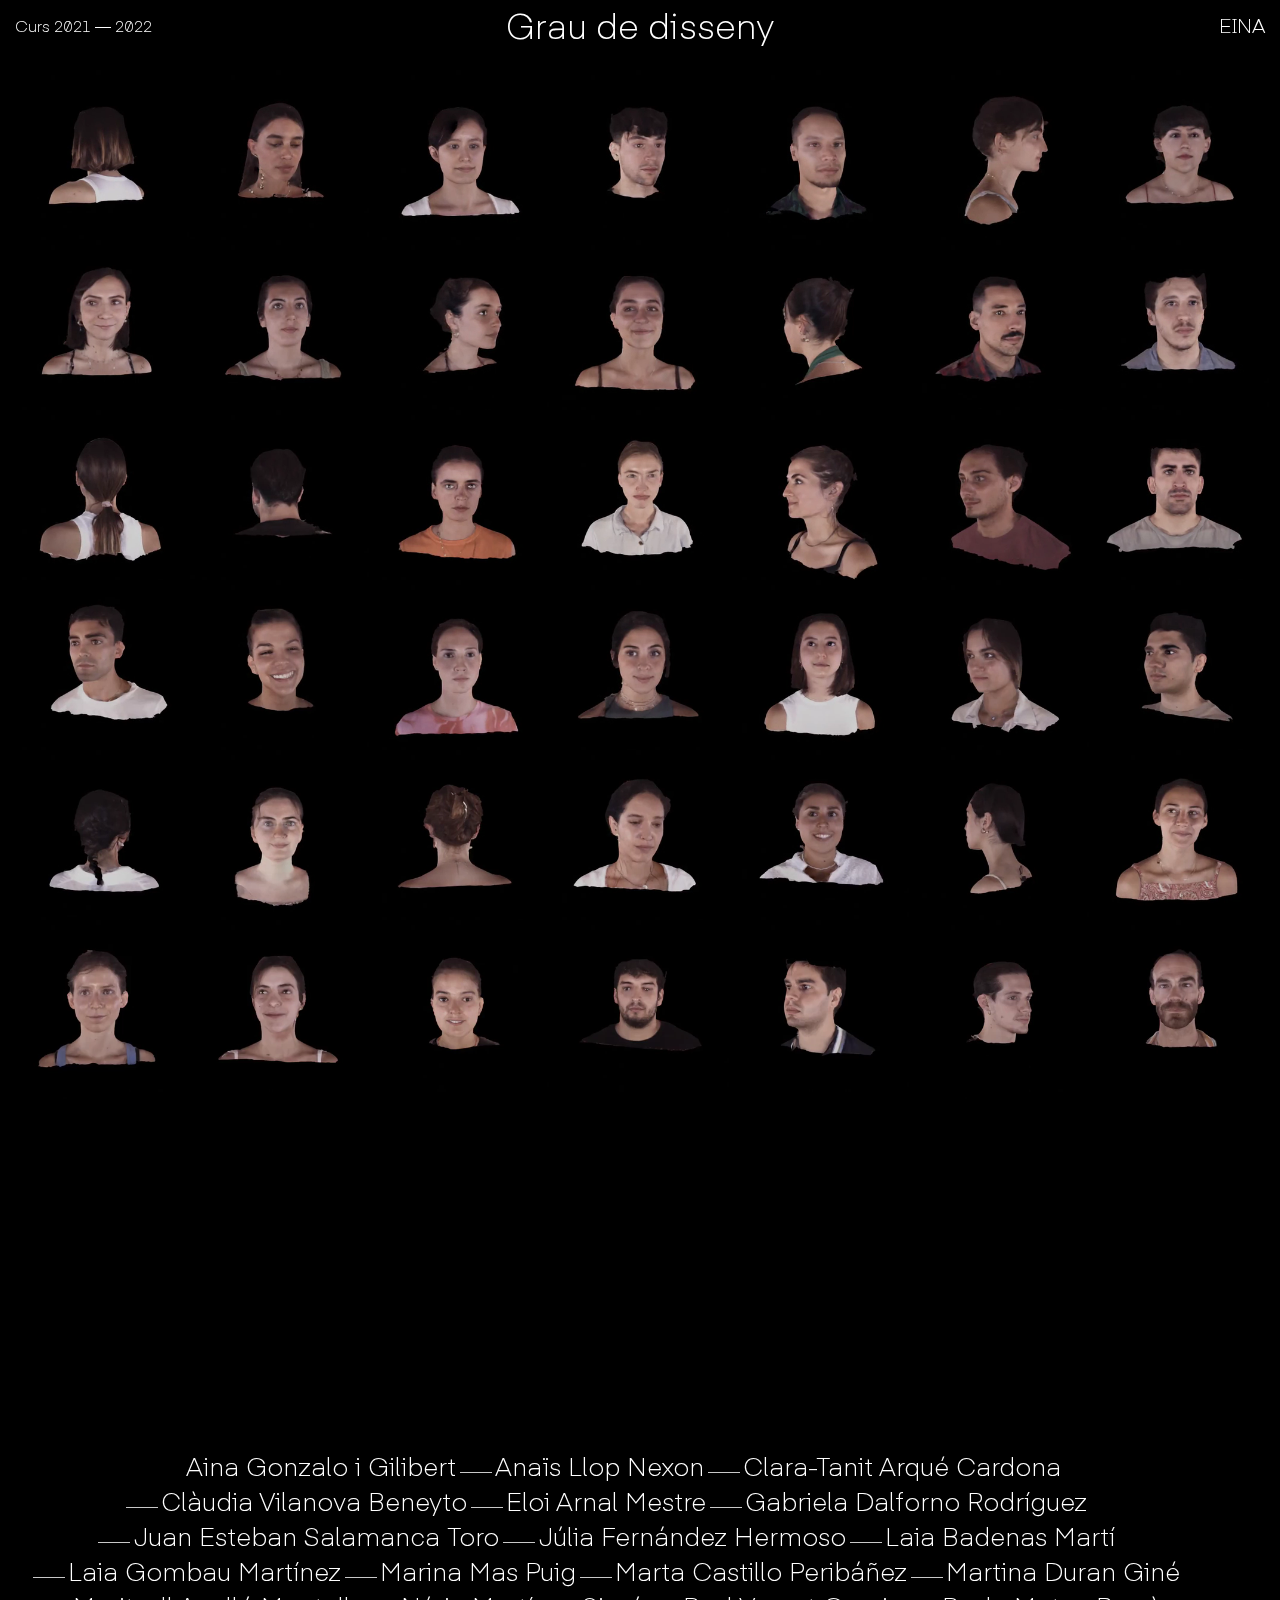
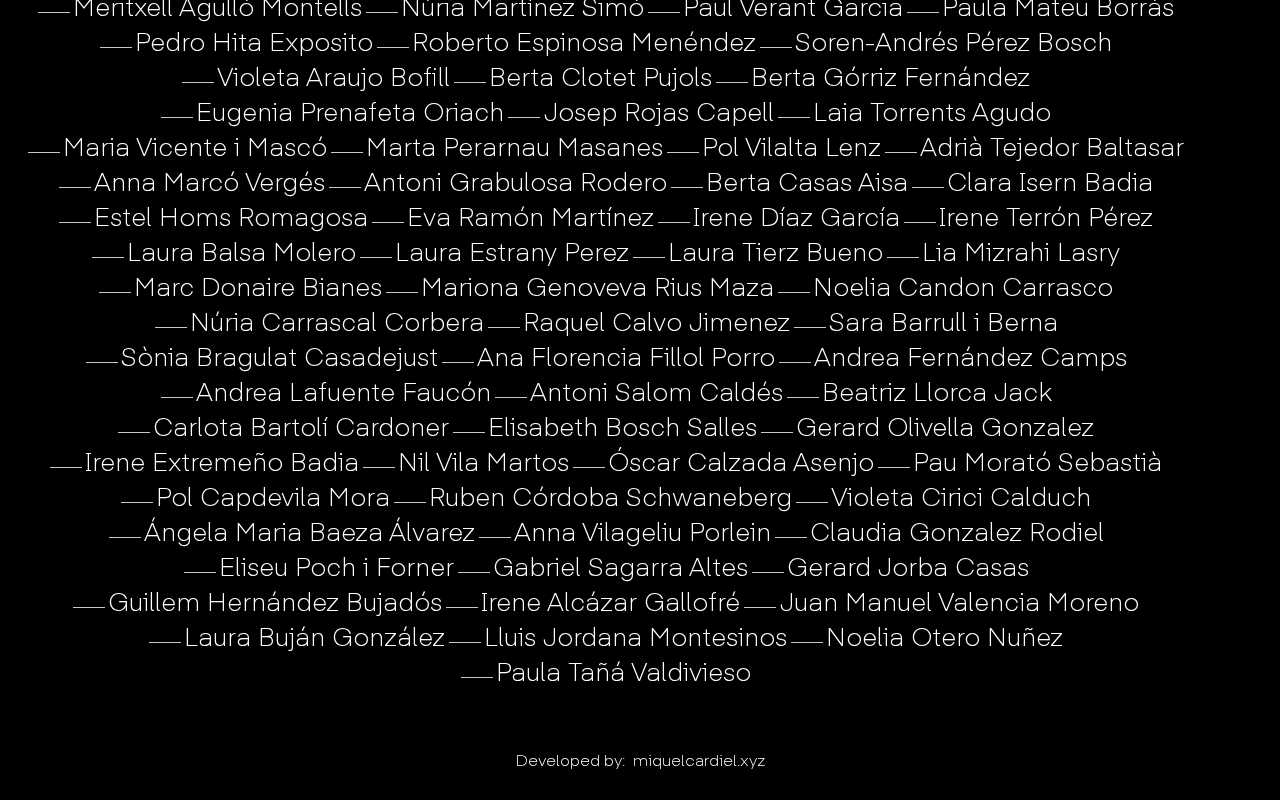
==== commit 966a1427: "last css fixes, new imgs" ====
--- a/index.html
+++ b/index.html
@@ -18,7 +18,7 @@
 
   <body>
     <ul class="main-bar">
-      <li class="course"><h1>Curs 2021 ⎯⎯ 2022</h1></li>
+      <li class="course"><h1></h1></li>
       <li class="title"><h1 class="biggerText">Grau de disseny</h1></li>
       <li class="logo">
         <a href="http://www.eina.cat" target="_blank">
--- a/style.css
+++ b/style.css
@@ -112,6 +112,9 @@
   justify-content: left;
   flex-basis: 33.333333%;
 }
+.course:before {
+  content: "Curs 2021 ⎯⎯ 2022";
+}
 
 .course2 {
   display: flex;
@@ -164,8 +167,8 @@
 }
 
 .alumns-list li a {
-  padding-left: 5px;
-  padding-right: 35px;
+  padding-left: 3px;
+  padding-right: 36px;
   font-size: 25px;
   font-family: "Eina 04 Light";
 }
@@ -195,8 +198,8 @@
 }
 
 .alumn {
-  max-width: 200px;
-  max-height: 200px;
+  max-width: 180px;
+  max-height: 170px;
 }
 
 #lozad {
@@ -252,7 +255,6 @@
 
 footer {
   display: flex;
-  width: 100vw;
   justify-content: center;
   padding-top: 10px;
   padding-bottom: 30px;
@@ -264,6 +266,9 @@
   h1 a {
     font-size: 15px;
   }
+  .course:before {
+    content: "2021⎯⎯2022";
+  }
 
   .course {
     margin-left: 15px;
@@ -284,7 +289,7 @@
   /* Alumns  */
 
   .alumns-container {
-    justify-content: center;
+    justify-content: space-around;
     padding-bottom: 50px;
   }
 
@@ -335,6 +340,8 @@
     font-size: 16px;
     padding-bottom: 10px;
     list-style-type: none;
+    padding-left: 0px;
+    padding-right: 0px;
   }
 
   .footer-link {
@@ -359,7 +366,7 @@
   display: flex;
   margin-left: 15px;
   margin-right: 15px;
-  align-content: center;
+  align-self: center;
 }
 
 #img1 {
@@ -369,7 +376,7 @@
 }
 
 .img2-div {
-  width: 50vw;
+  width: 50%;
   margin-left: 15px;
   margin-right: 7.5px;
 }
@@ -381,7 +388,7 @@
 }
 
 .img3-div {
-  width: 50vw;
+  width: 50%;
   margin-left: 7.5px;
   margin-right: 15px;
 }
@@ -399,7 +406,7 @@
 }
 
 .alumn-txt p {
-  padding-top: 150px;
+  padding-top: 120px;
   font-size: 26px;
   margin-left: 15px;
   margin-right: 15px;
@@ -420,7 +427,7 @@
 .threedmodel {
   display: flex;
   justify-content: center;
-  width: 100vw;
+  width: 100%;
   padding-bottom: 100px;
 }
 
@@ -428,3 +435,29 @@
   width: 400px;
   height: 400px;
 }
+
+/* extra queries details alumns */
+
+@media screen and (max-width: 640px) {
+  .main-bar-2 {
+    flex-direction: column;
+    align-items: center;
+  }
+  .memory-div {
+    padding-top: 15px;
+    justify-content: center;
+    margin: 0;
+  }
+  #nameAlumn {
+    margin-left: 0;
+  }
+  #titleAlumn {
+    margin-right: 0;
+  }
+}
+
+@media screen and (max-width: 910px) {
+  .alumn-txt p {
+    padding-top: 155px;
+  }
+}
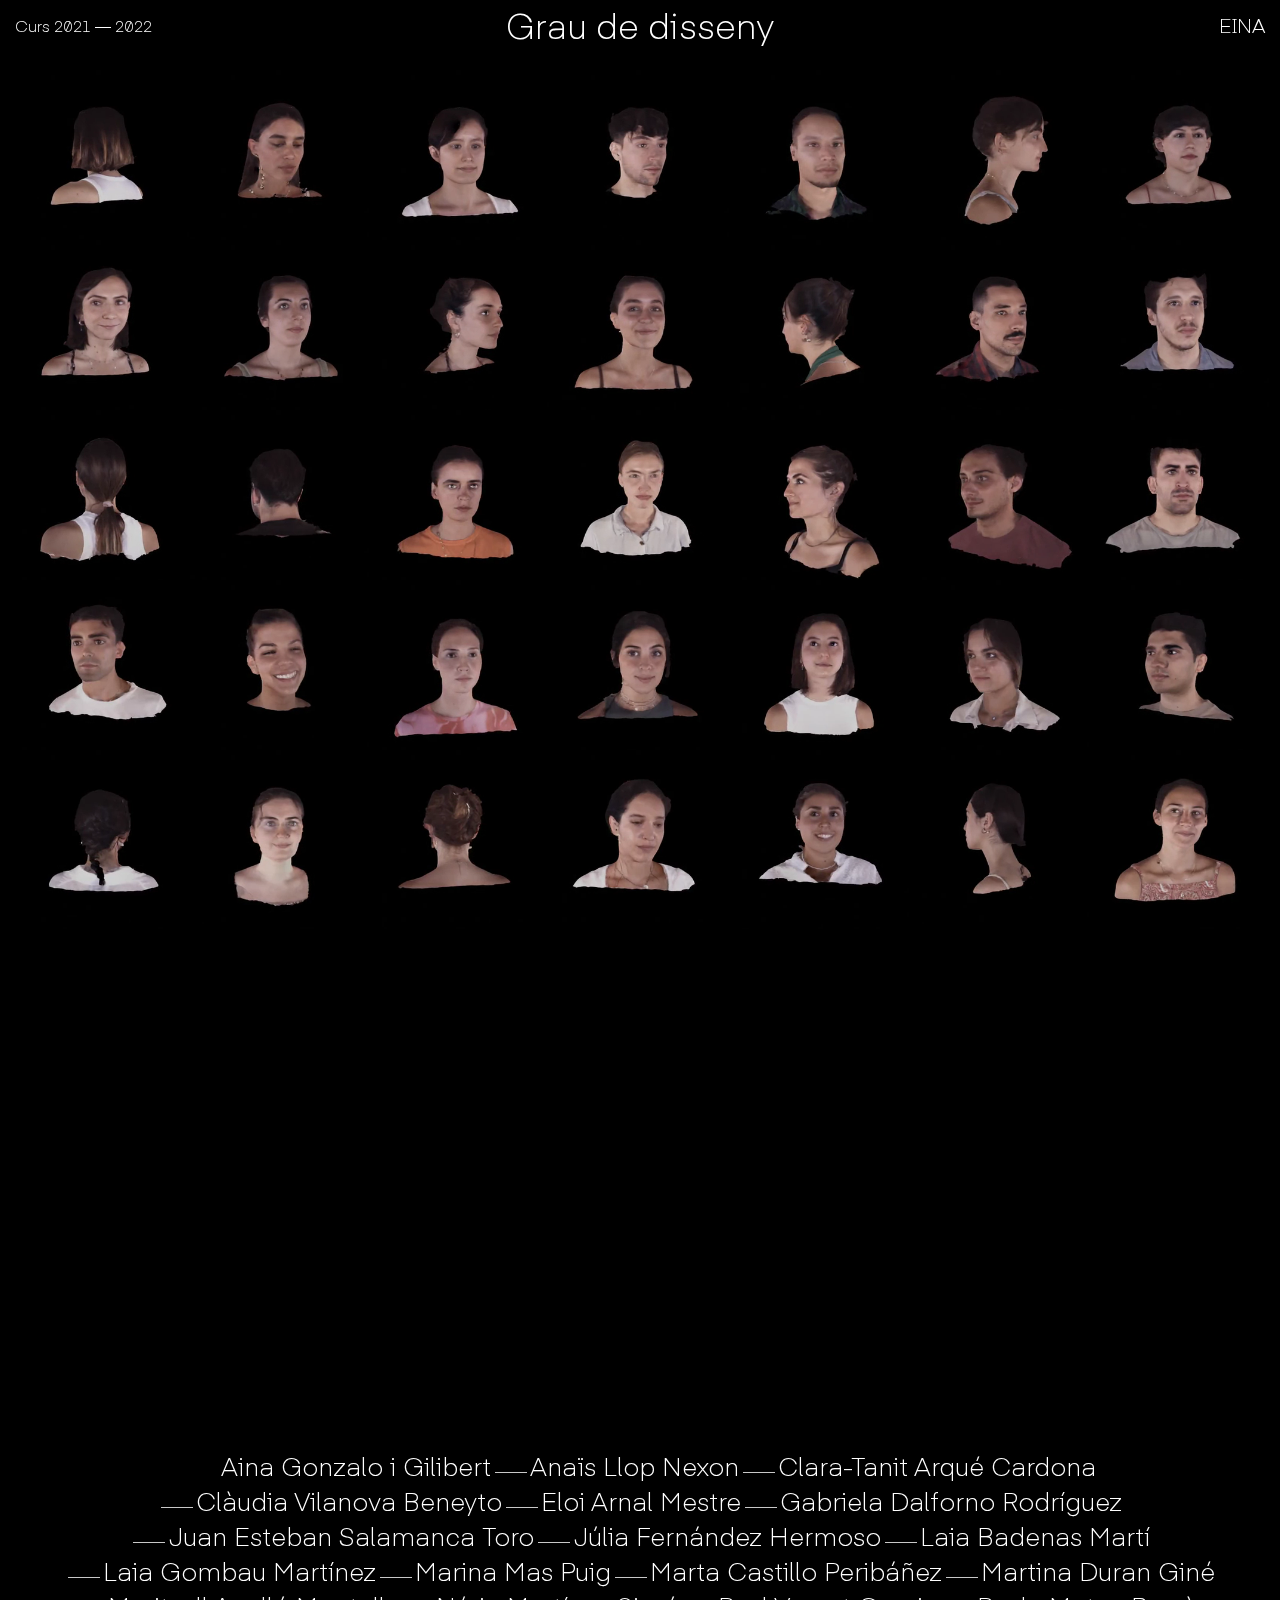
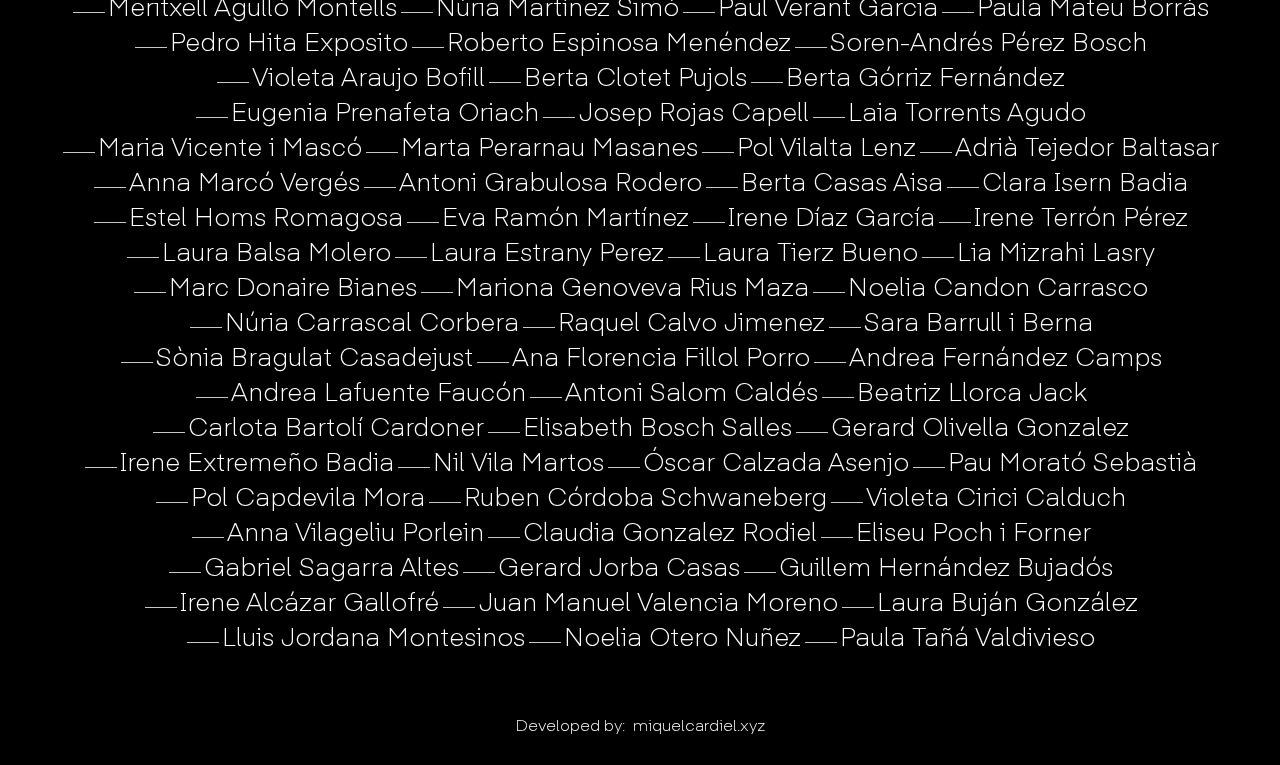
==== commit 4e98e5ef: "more css, credits page init, alumn supress," ====
--- a/index.html
+++ b/index.html
@@ -40,5 +40,6 @@
   <footer class="footer-link">
     <p>Developed by: &nbsp</p>
     <a class="hover" href="http://www.miquelcardiel.xyz">miquelcardiel.xyz</a>
+    <!-- <a class="hover" href="./alumn.html">credits</a> -->
   </footer>
 </html>
--- a/style.css
+++ b/style.css
@@ -163,7 +163,11 @@
   flex-wrap: wrap;
   justify-content: center;
   bottom: 20px;
-  margin: 50px;
+  /* margin: 50px; */
+  margin-top: 50px;
+  margin-left: 80px;
+  margin-right: 10px;
+  margin-bottom: 50px;
 }
 
 .alumns-list li a {
@@ -261,16 +265,35 @@
 }
 
 @media screen and (max-width: 640px) {
-  /* Header nav section */
+  /* Header nav section ⎯⎯*/
+  .main-bar2 {
+    align-items: flex-start;
+    margin-top: 10px;
+  }
+
+  .main-bar {
+    padding-top: 10px;
+  }
+
+  .logo2,
+  .course2 {
+    margin-top: 0px;
+  }
+  #nameAlumn {
+    margin-top: 20px;
+  }
+
   h1,
   h1 a {
     font-size: 15px;
   }
+
   .course:before {
-    content: "2021⎯⎯2022";
+    content: "2021—2022";
   }
 
   .course {
+    align-self: flex-start;
     margin-left: 15px;
   }
 
@@ -278,11 +301,16 @@
     font-size: 17px;
   }
 
+  .title {
+    line-height: 22px;
+  }
+
   .biggerText {
     font-size: 1.5em;
   }
 
   .logo {
+    align-self: flex-start;
     margin-right: 15px;
   }
 
@@ -443,6 +471,7 @@
     flex-direction: column;
     align-items: center;
   }
+
   .memory-div {
     padding-top: 15px;
     justify-content: center;
@@ -453,6 +482,7 @@
   }
   #titleAlumn {
     margin-right: 0;
+    text-align: center;
   }
 }
 
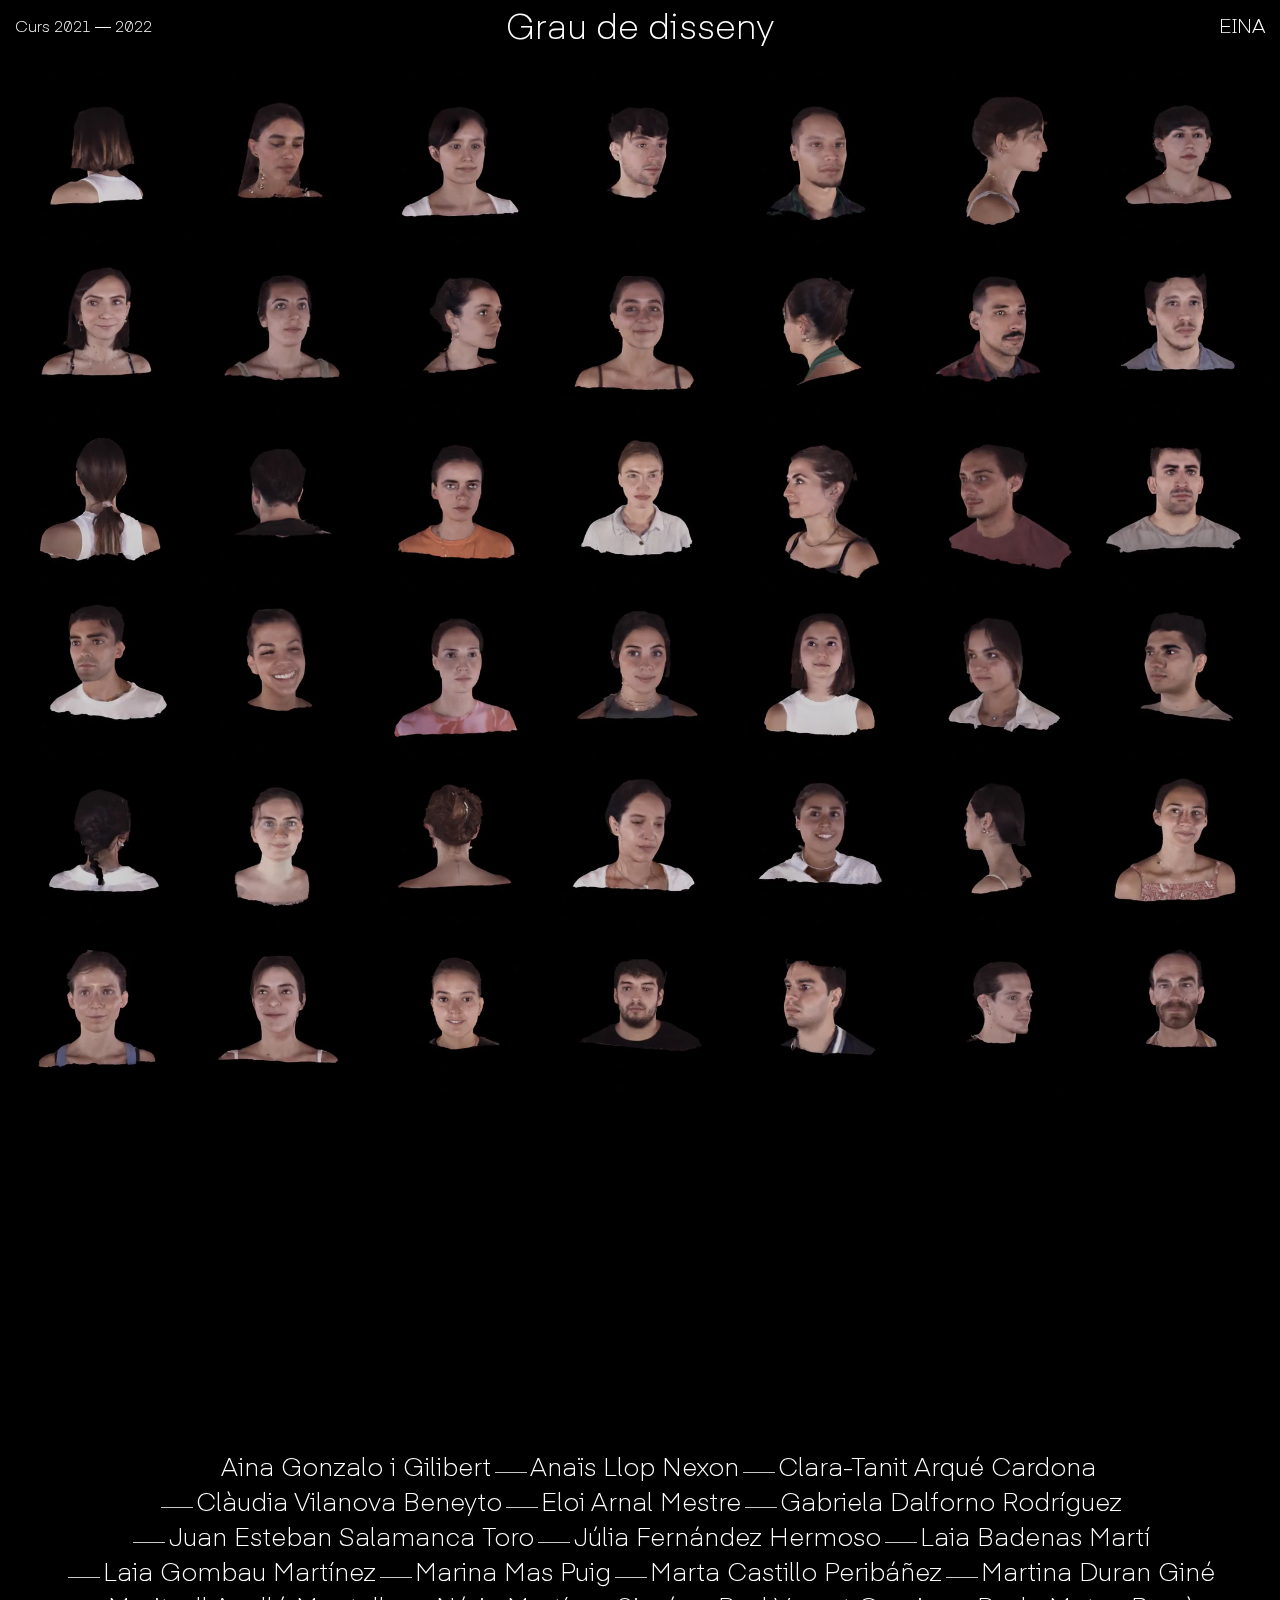
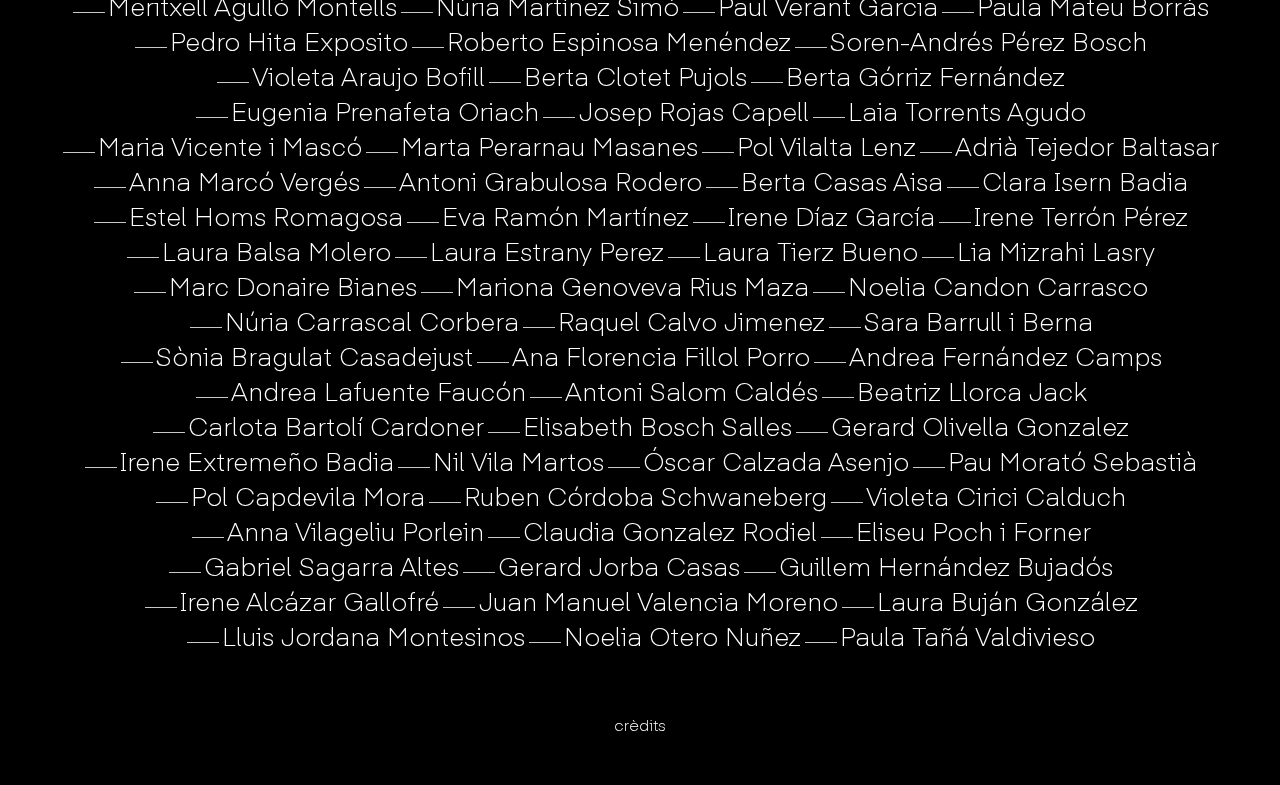
==== commit 7cbf2557: "credits page + css changes + ortograph" ====
--- a/index.html
+++ b/index.html
@@ -38,8 +38,8 @@
     <script src="index.js"></script>
   </body>
   <footer class="footer-link">
-    <p>Developed by: &nbsp</p>
-    <a class="hover" href="http://www.miquelcardiel.xyz">miquelcardiel.xyz</a>
-    <!-- <a class="hover" href="./alumn.html">credits</a> -->
+    <!-- <p>Developed by: &nbsp</p>
+    <a class="hover" href="http://www.miquelcardiel.xyz">miquelcardiel.xyz</a> -->
+    <a class="hover" href="./credits.html">crèdits</a>
   </footer>
 </html>
--- a/style.css
+++ b/style.css
@@ -261,7 +261,7 @@
   display: flex;
   justify-content: center;
   padding-top: 10px;
-  padding-bottom: 30px;
+  padding-bottom: 50px;
 }
 
 @media screen and (max-width: 640px) {
@@ -302,7 +302,7 @@
   }
 
   .title {
-    line-height: 22px;
+    line-height: 21px;
   }
 
   .biggerText {
@@ -374,7 +374,7 @@
 
   .footer-link {
     padding-top: 20px;
-    padding-bottom: 20px;
+    padding-bottom: 37px;
   }
   .footer-link a,
   .footer-link p {
@@ -441,6 +441,14 @@
   padding-bottom: 15px;
 }
 
+.alumn-txt-credits p {
+  padding-top: 60px;
+  font-size: 26px;
+  margin-left: 15px;
+  margin-right: 15px;
+  padding-bottom: 15px;
+}
+
 .memory-div {
   display: flex;
   justify-content: end;
